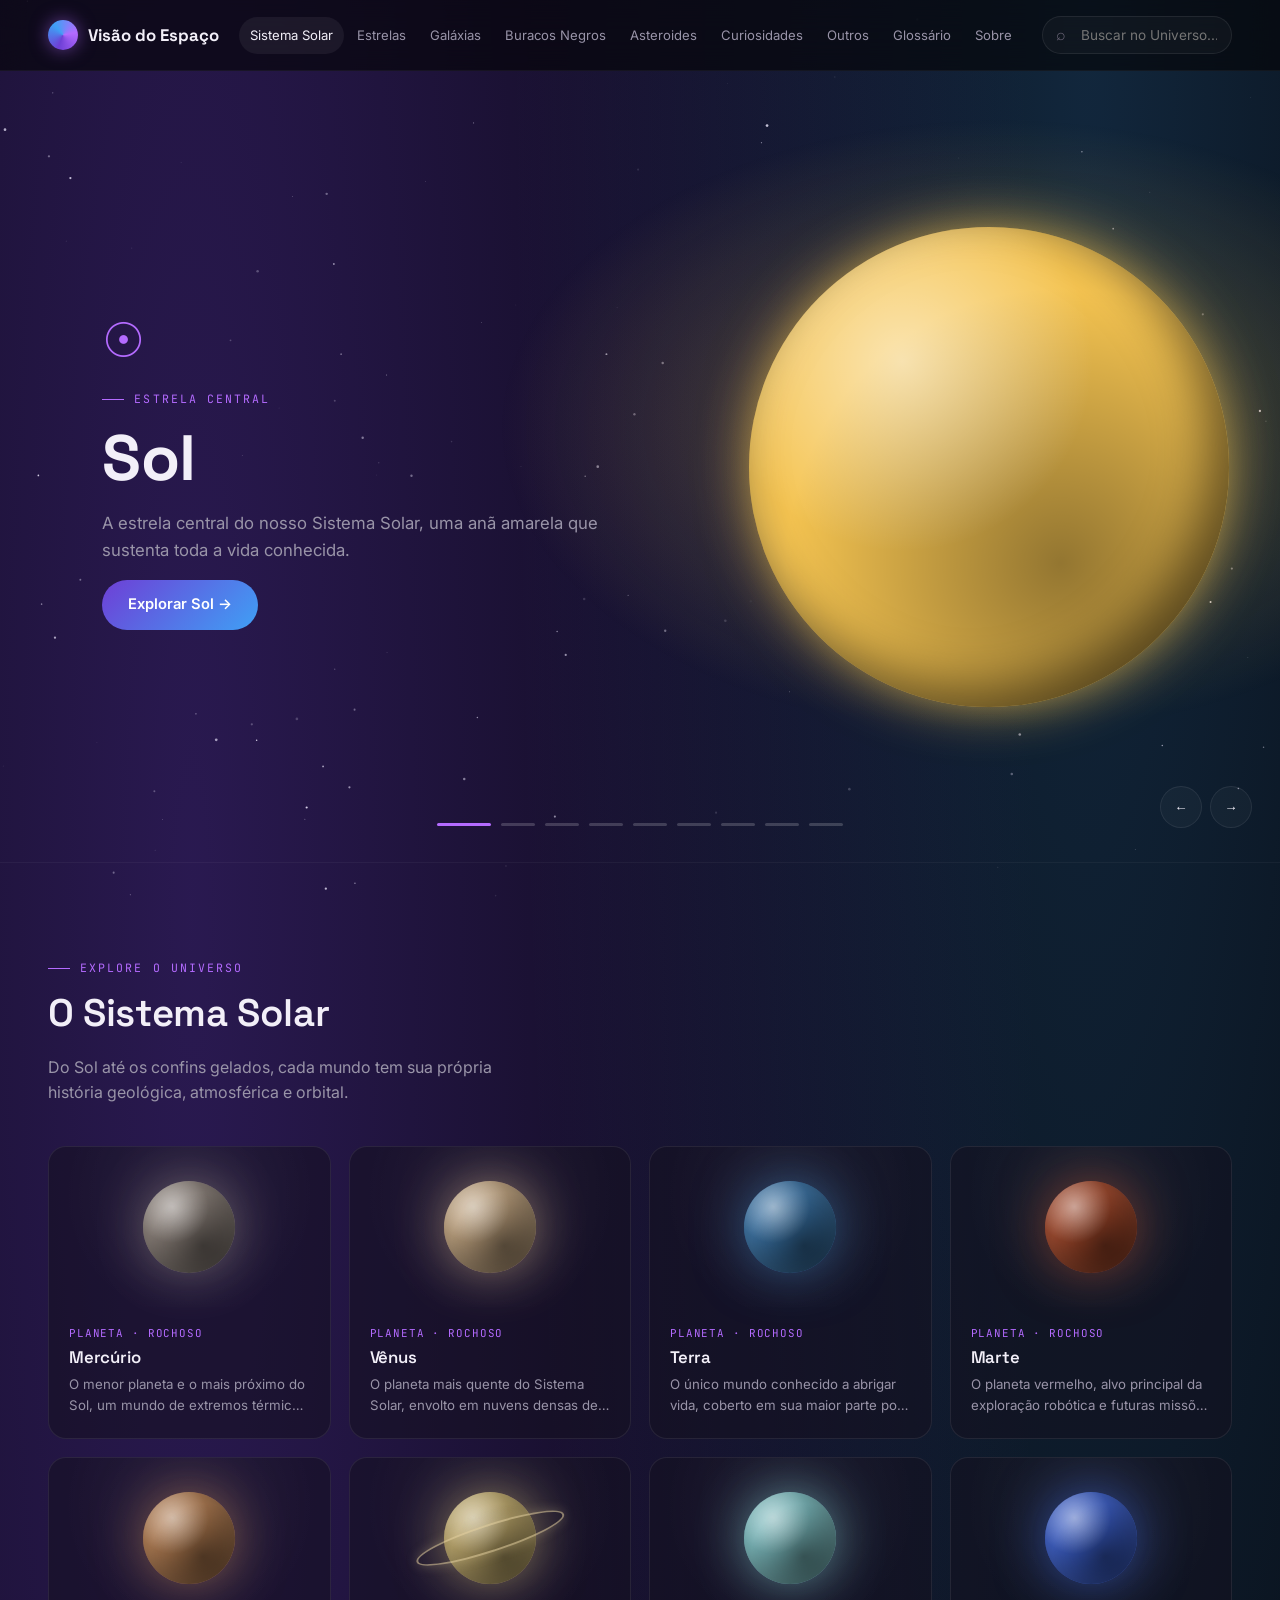
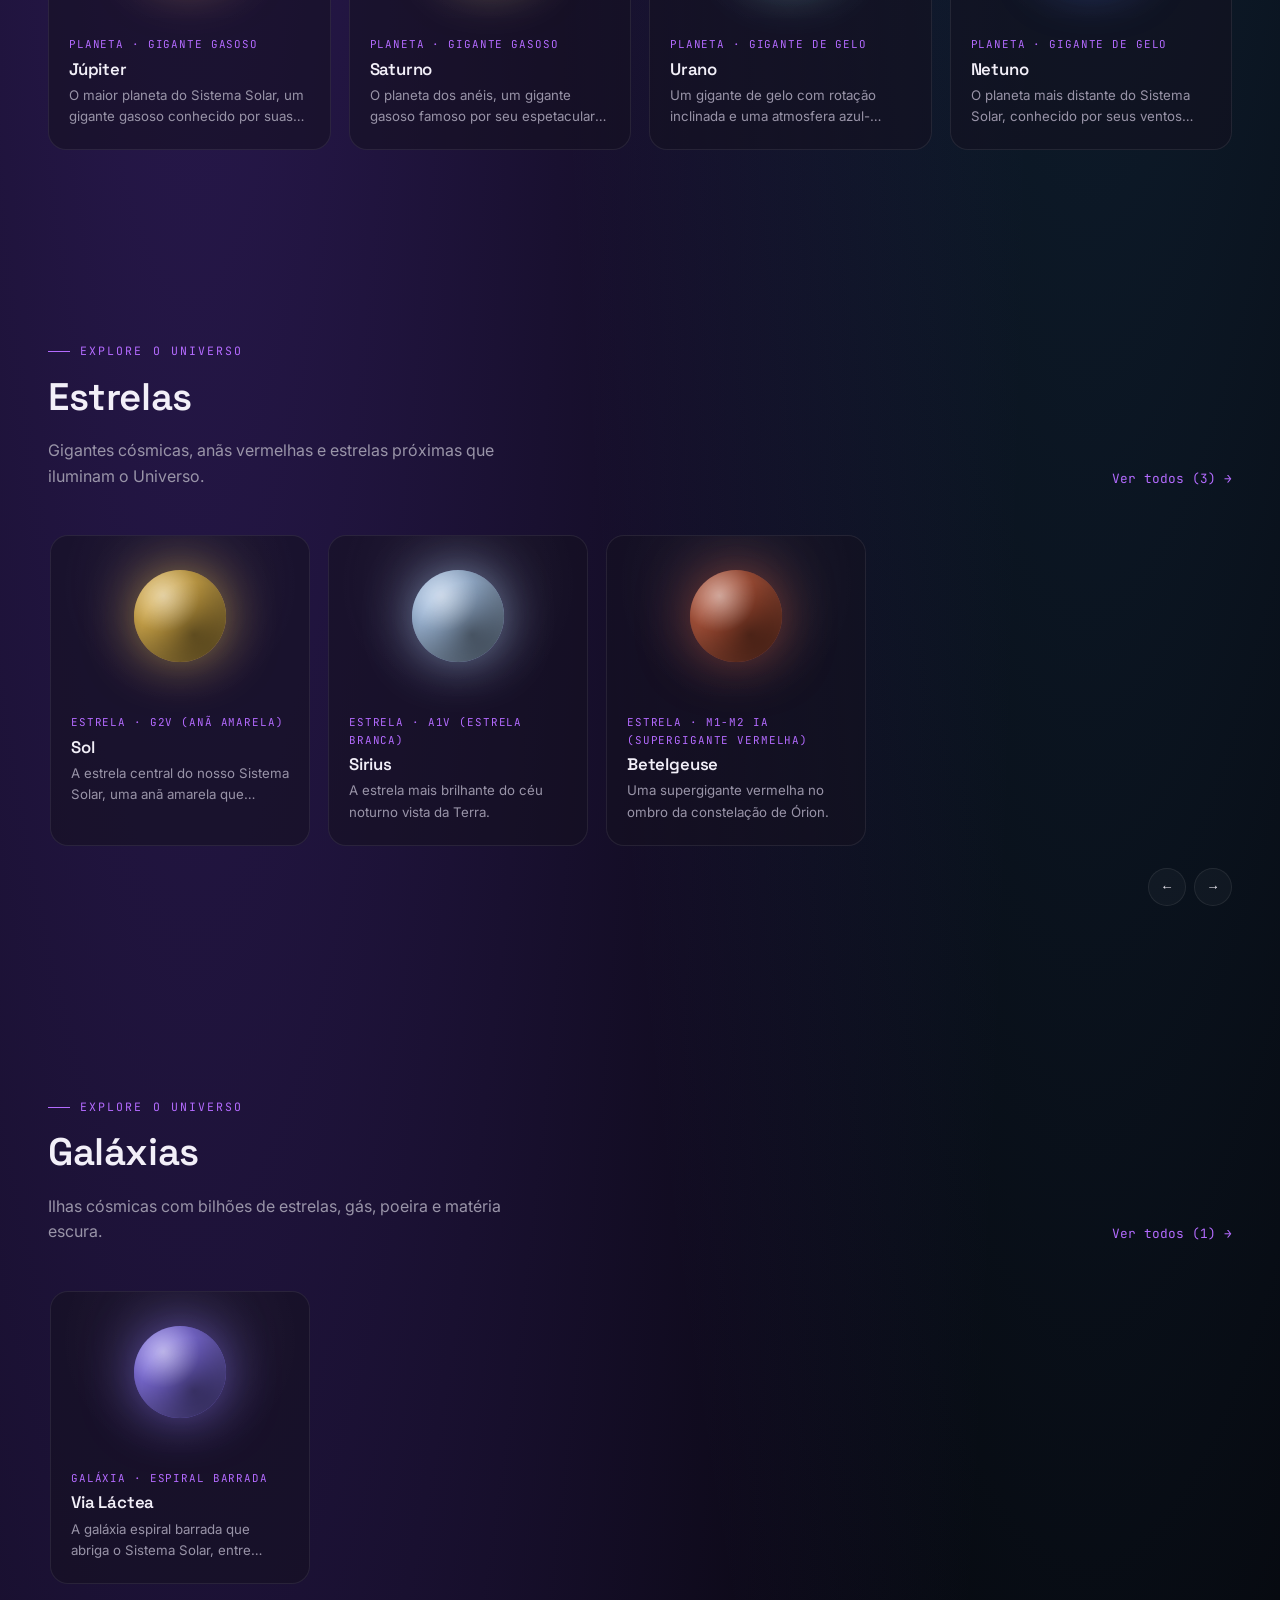
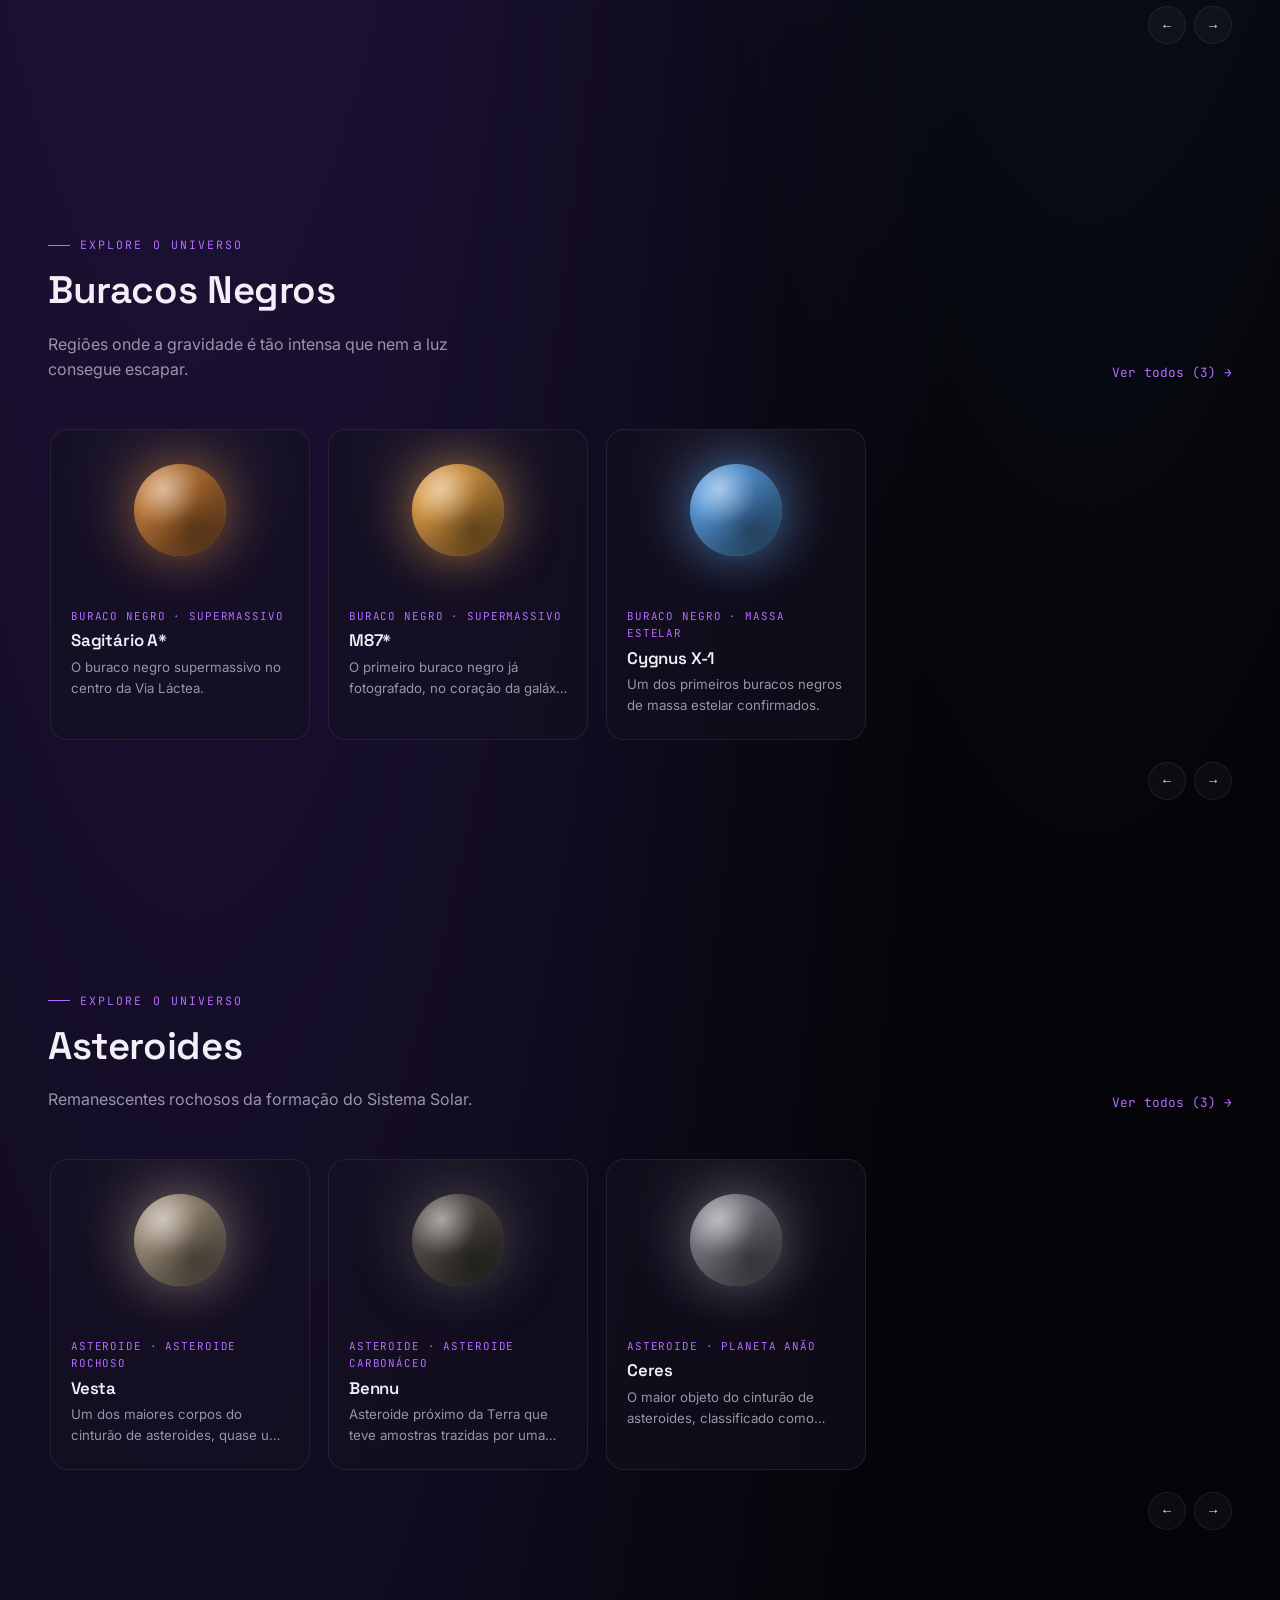
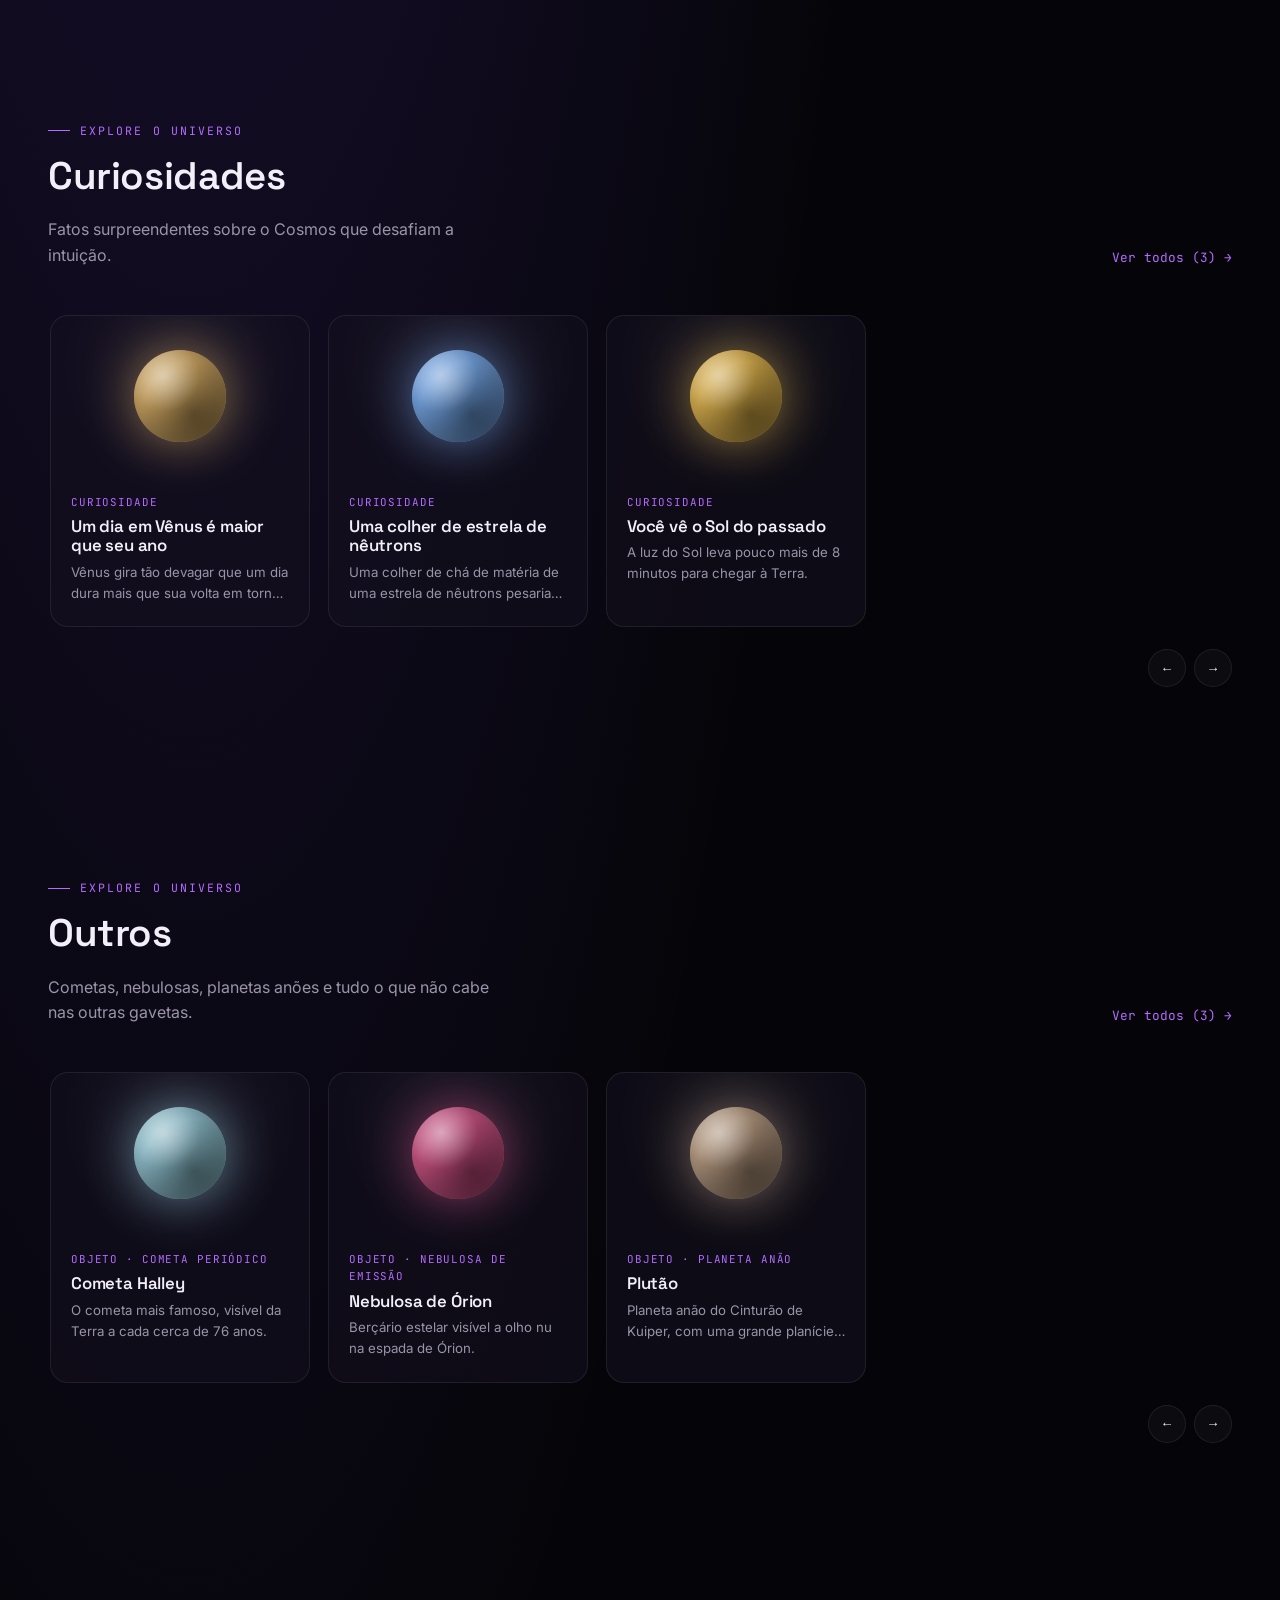
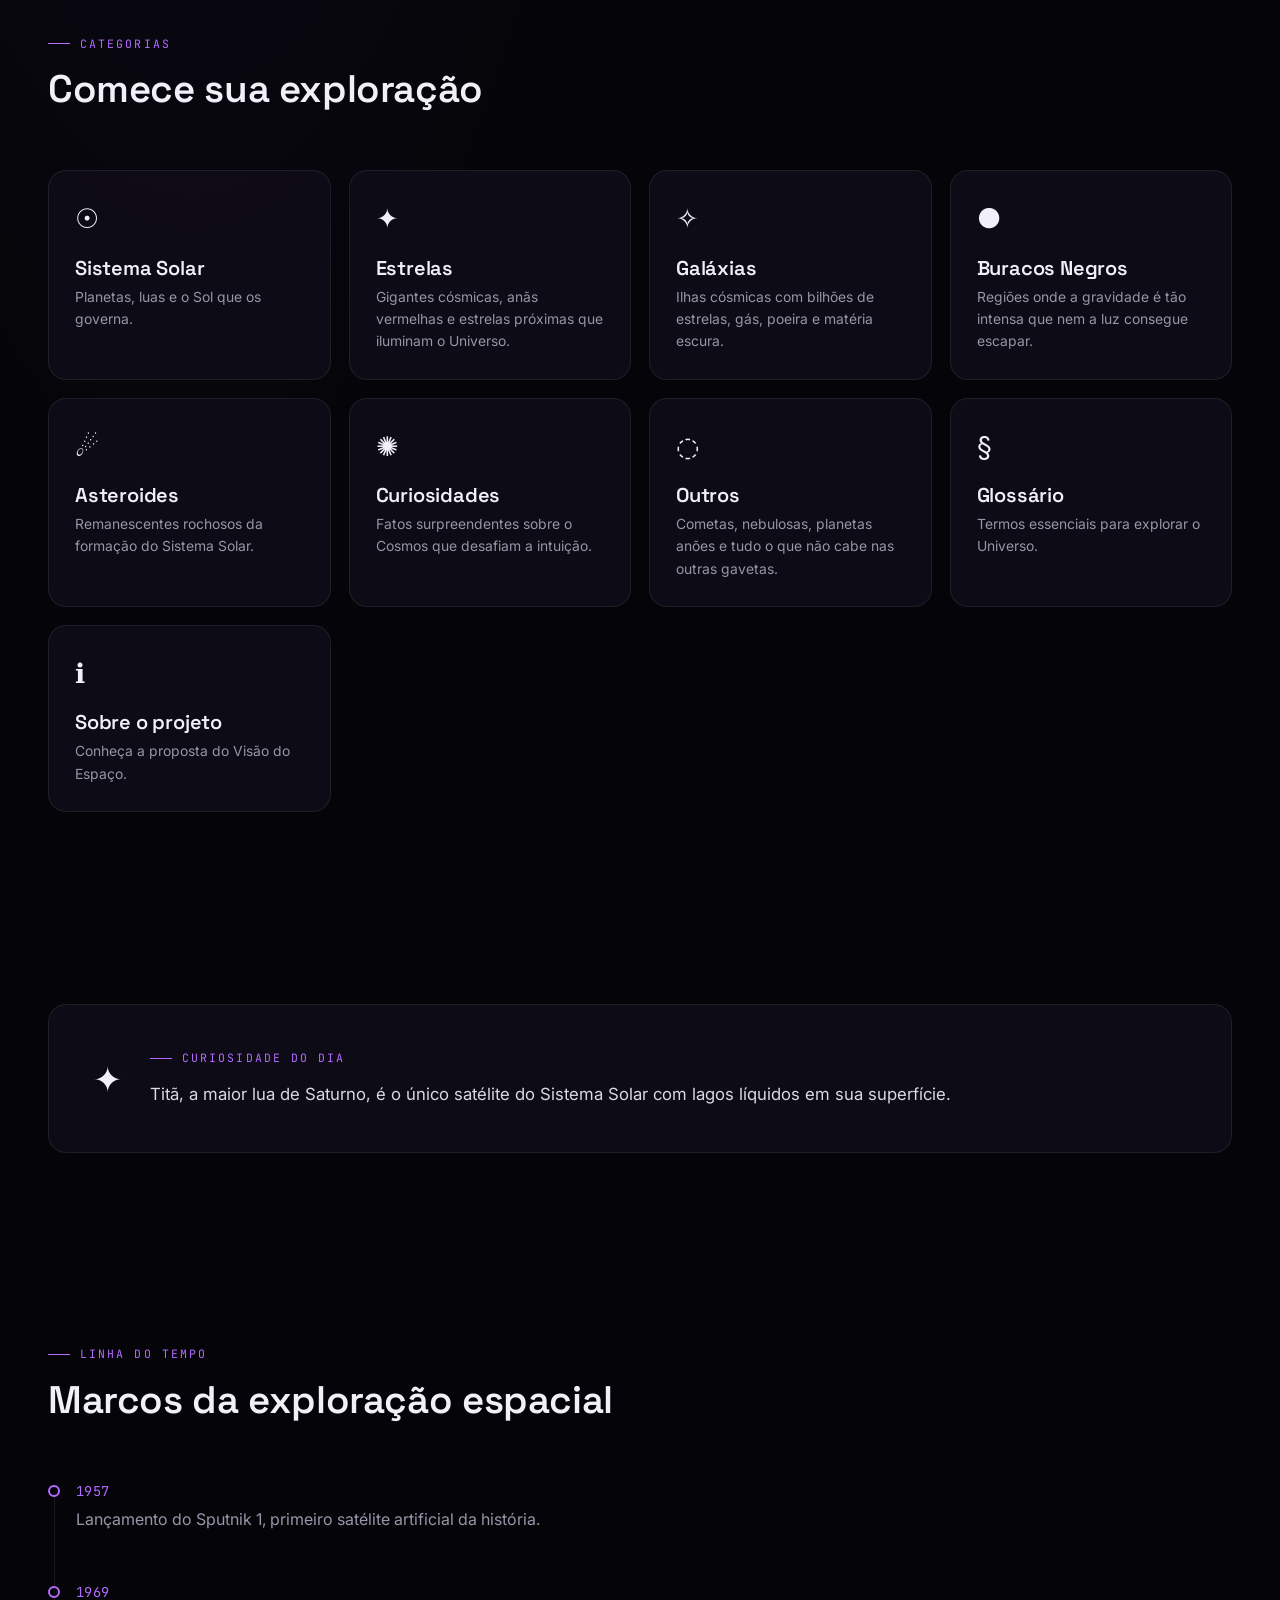
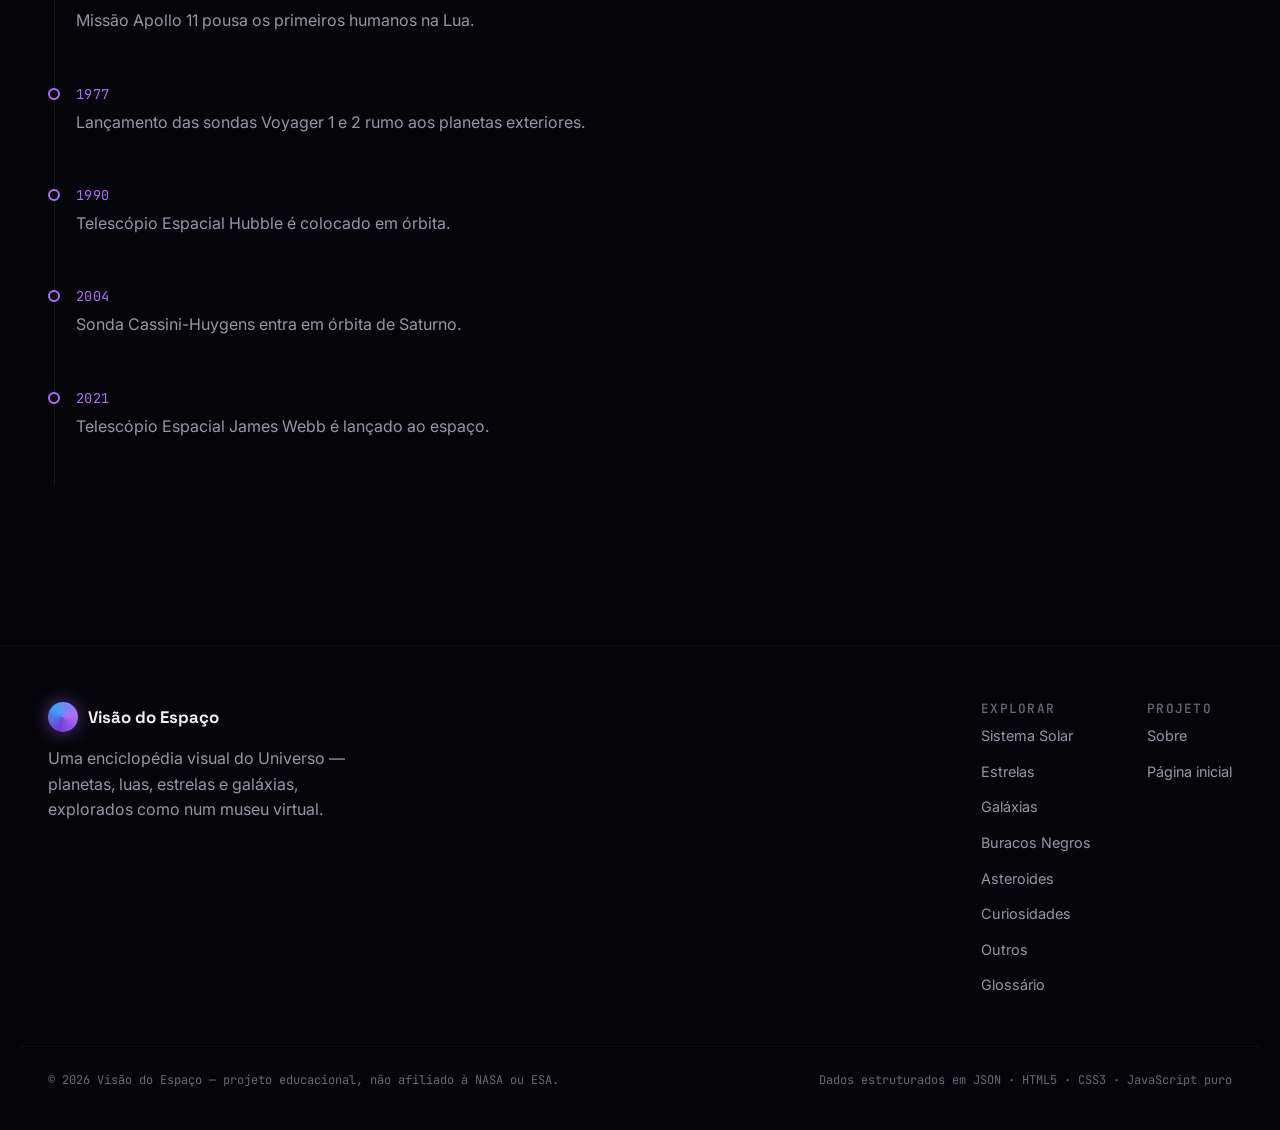
==== index.html @ 5c3e5d41 "Upload da nova versão do site (nova pasta)" ====
<!DOCTYPE html>
<html lang="pt-BR">

<head>
  <meta charset="UTF-8" />
  <meta name="viewport" content="width=device-width, initial-scale=1.0" />
  <title>Visão do Espaço — Enciclopédia Visual do Universo</title>
  <meta name="description"
    content="Uma enciclopédia visual do Universo: explore planetas, luas, estrelas e galáxias." />
  <link rel="stylesheet" href="css/style.css?v=2" />
  <link rel="stylesheet" href="css/components.css?v=2" />
  <link rel="stylesheet" href="css/animations.css?v=2" />
</head>

<body data-page="home">
  <canvas id="starfield"></canvas>
  <header class="site-header" id="site-header"></header>

  <main>
    <section class="hero-slider" style="padding:0">
      <div class="hero-track"></div>
      <div class="hero-nav"></div>
      <div class="hero-arrows">
        <button data-hero-prev aria-label="Anterior">←</button>
        <button data-hero-next aria-label="Próximo">→</button>
      </div>
    </section>

    <section id="sistema-solar">
      <div class="wrap">
        <div class="section-head reveal">
          <div>
            <div class="eyebrow">Explore o Universo</div>
            <h2>O Sistema Solar</h2>
            <p>Do Sol até os confins gelados, cada mundo tem sua própria história geológica, atmosférica e orbital.</p>
          </div>
        </div>
        <div class="card-grid reveal-stagger" data-sistema-solar></div>
      </div>
    </section>
    <div data-category-sections></div>

    <section>
      <div class="wrap">
        <div class="section-head reveal">
          <div>
            <div class="eyebrow">Categorias</div>
            <h2>Comece sua exploração</h2>
          </div>
        </div>
        <div class="card-grid reveal-stagger" data-categorias></div>
      </div>
    </section>

    <section>
      <div class="wrap">
        <div class="banner reveal">
          <div class="icon">✦</div>
          <div>
            <div class="eyebrow">Curiosidade do dia</div>
            <p style="color:var(--ink);opacity:.9;font-size:1.05rem;margin:0" data-curiosidade>Carregando curiosidade...
            </p>
          </div>
        </div>
      </div>
    </section>

    <section>
      <div class="wrap">
        <div class="section-head reveal">
          <div>
            <div class="eyebrow">Linha do tempo</div>
            <h2>Marcos da exploração espacial</h2>
          </div>
        </div>
        <div class="timeline reveal" data-timeline></div>
      </div>
    </section>
  </main>

  <footer id="site-footer"></footer>

  <script src="js/loader.js?v=2"></script>
  <script src="js/router.js?v=2"></script>
  <script src="js/slider.js?v=2"></script>
  <script src="js/search.js?v=2"></script>
  <script src="js/ui.js?v=2"></script>
  <script src="js/main.js?v=2"></script>
</body>

</html>
---- css/style.css ----
/* =========================================================
   VISÃO DO ESPAÇO — style.css
   Tokens, reset, tipografia, layout base
   ========================================================= */

@import url('https://fonts.googleapis.com/css2?family=Space+Grotesk:wght@400;500;600;700&family=Inter:wght@400;500;600&family=JetBrains+Mono:wght@400;500&display=swap');

:root{
  /* cor */
  --void:        #050509;
  --void-2:      #08080f;
  --panel:       #0e0e18;
  --panel-glass: rgba(20, 18, 32, 0.55);
  --line:        rgba(255,255,255,0.08);
  --line-soft:   rgba(255,255,255,0.045);

  --purple:      #6e3fd6;
  --purple-neon: #b46bff;
  --blue:        #3fa0f5;
  --ink:         #f2eff8;
  --dim:         #9994a8;
  --dim-2:       #6b6678;

  --grad-nebula: radial-gradient(120% 120% at 15% 10%, rgba(110,63,214,0.35), transparent 55%),
                 radial-gradient(90% 90% at 85% 0%, rgba(63,160,245,0.22), transparent 50%),
                 var(--void);

  /* tipografia */
  --f-display: 'Space Grotesk', 'Segoe UI', sans-serif;
  --f-body:    'Inter', 'Segoe UI', sans-serif;
  --f-mono:    'JetBrains Mono', 'Courier New', monospace;

  /* layout */
  --max-w: 1240px;
  --radius: 18px;
  --radius-sm: 10px;
  --ease: cubic-bezier(.16,.84,.44,1);
}

*, *::before, *::after{ box-sizing: border-box; }

html{ scroll-behavior: smooth; }

@media (prefers-reduced-motion: reduce){
  html{ scroll-behavior: auto; }
  *, *::before, *::after{ animation-duration: 0.001ms !important; animation-iteration-count: 1 !important; transition-duration: 0.001ms !important; }
}

body{
  margin:0;
  background: var(--grad-nebula);
  color: var(--ink);
  font-family: var(--f-body);
  font-size: 16px;
  line-height: 1.6;
  min-height: 100vh;
  position: relative;
  overflow-x: hidden;
}

/* starfield backdrop */
#starfield{
  position: fixed;
  inset: 0;
  z-index: -1;
  pointer-events: none;
}

h1,h2,h3,h4{
  font-family: var(--f-display);
  font-weight: 600;
  line-height: 1.15;
  margin: 0 0 .5em;
  letter-spacing: -0.01em;
}
h1{ font-size: clamp(2.4rem, 5vw, 4.2rem); font-weight: 700; }
h2{ font-size: clamp(1.6rem, 3vw, 2.4rem); }
h3{ font-size: 1.25rem; }

p{ margin: 0 0 1em; color: var(--dim); }

a{ color: inherit; text-decoration: none; }

.mono{ font-family: var(--f-mono); letter-spacing: 0.02em; }

.eyebrow{
  font-family: var(--f-mono);
  font-size: 0.72rem;
  letter-spacing: 0.18em;
  text-transform: uppercase;
  color: var(--purple-neon);
  display: flex;
  align-items: center;
  gap: 10px;
  margin-bottom: 14px;
}
.eyebrow::before{
  content:"";
  width: 22px; height: 1px;
  background: var(--purple-neon);
  display: inline-block;
}

.wrap{
  max-width: var(--max-w);
  margin: 0 auto;
  padding: 0 28px;
}

section{ padding: 96px 0; position: relative; }
@media (max-width: 720px){ section{ padding: 64px 0; } }

.section-head{
  display:flex;
  align-items: flex-end;
  justify-content: space-between;
  gap: 24px;
  margin-bottom: 40px;
  flex-wrap: wrap;
}
.section-head p{ max-width: 46ch; margin: 0; }

/* botões */
.btn{
  display: inline-flex;
  align-items: center;
  gap: 10px;
  padding: 13px 26px;
  border-radius: 999px;
  font-family: var(--f-body);
  font-weight: 600;
  font-size: 0.92rem;
  border: 1px solid var(--line);
  background: rgba(255,255,255,0.02);
  color: var(--ink);
  cursor: pointer;
  transition: border-color .3s var(--ease), background .3s var(--ease), transform .3s var(--ease);
}
.btn:hover{ border-color: var(--purple-neon); background: rgba(180,107,255,0.08); transform: translateY(-2px); }
.btn.primary{
  background: linear-gradient(135deg, var(--purple), var(--blue));
  border: none;
  color: #fff;
}
.btn.primary:hover{ filter: brightness(1.1); transform: translateY(-2px); }
.btn svg{ width: 16px; height: 16px; }

/* scrollbar discreta */
::-webkit-scrollbar{ width: 10px; height: 10px; }
::-webkit-scrollbar-track{ background: transparent; }
::-webkit-scrollbar-thumb{ background: rgba(255,255,255,0.12); border-radius: 10px; }

/* estados de carregamento / vazio */
.loading-row{
  display:flex; align-items:center; gap: 12px;
  color: var(--dim-2); font-family: var(--f-mono); font-size: 0.85rem;
  padding: 40px 0;
}
.spinner{
  width: 16px; height: 16px; border-radius: 50%;
  border: 2px solid var(--line); border-top-color: var(--purple-neon);
  animation: spin 0.8s linear infinite;
}
.empty-state{
  border: 1px dashed var(--line);
  border-radius: var(--radius);
  padding: 40px;
  text-align: center;
  color: var(--dim-2);
  font-family: var(--f-mono);
  font-size: 0.85rem;
}

footer{
  border-top: 1px solid var(--line-soft);
  padding: 56px 0 40px;
  margin-top: 60px;
}
.footer-grid{
  display:flex; justify-content: space-between; flex-wrap: wrap; gap: 32px;
}
.footer-brand{ max-width: 320px; }
.footer-cols{ display:flex; gap: 56px; flex-wrap: wrap; }
.footer-cols h4{ font-size: 0.8rem; text-transform: uppercase; letter-spacing: 0.1em; color: var(--dim-2); font-family: var(--f-mono); font-weight: 500; }
.footer-cols ul{ list-style: none; padding: 0; margin: 0; display:flex; flex-direction: column; gap: 10px; }
.footer-cols a{ color: var(--dim); font-size: 0.9rem; transition: color .2s; }
.footer-cols a:hover{ color: var(--purple-neon); }
.footer-bottom{
  margin-top: 48px; padding-top: 24px; border-top: 1px solid var(--line-soft);
  display:flex; justify-content: space-between; flex-wrap: wrap; gap: 12px;
  font-family: var(--f-mono); font-size: 0.75rem; color: var(--dim-2);
}
---- css/components.css ----
/* =========================================================
   VISÃO DO ESPAÇO — components.css
   ========================================================= */

/* ---------- header ---------- */
header.site-header{
  position: sticky; top: 0; z-index: 100;
  backdrop-filter: blur(16px);
  background: rgba(5,5,9,0.65);
  border-bottom: 1px solid var(--line-soft);
}
.header-inner{
  display:flex; align-items:center; justify-content: space-between;
  padding: 16px 28px;
  max-width: var(--max-w); margin: 0 auto;
  gap: 20px;
}
.brand{
  display:flex; align-items:center; gap: 10px;
  font-family: var(--f-display); font-weight: 700; font-size: 1.05rem;
}
.brand .mark{
  width: 30px; height: 30px; border-radius: 50%;
  background: conic-gradient(from 200deg, var(--purple), var(--blue), var(--purple-neon), var(--purple));
  box-shadow: 0 0 18px rgba(180,107,255,0.5);
}
nav.main-nav{ display:flex; align-items:center; gap: 2px; flex-wrap: wrap; }
nav.main-nav a{
  font-size: 0.85rem; padding: 9px 14px; border-radius: 999px;
  color: var(--dim); transition: color .25s, background .25s;
  white-space: nowrap;
}
nav.main-nav a:hover, nav.main-nav a.active{ color: var(--ink); background: rgba(255,255,255,0.06); }
.nav-toggle{ display:none; background:none; border:1px solid var(--line); color: var(--ink); border-radius: 10px; padding: 8px 12px; cursor:pointer; }

.header-tools{ display:flex; align-items:center; gap: 10px; }

/* busca */
.search-box{ position: relative; }
.search-box input{
  width: 220px; padding: 10px 14px 10px 38px;
  border-radius: 999px; border: 1px solid var(--line);
  background: rgba(255,255,255,0.03); color: var(--ink);
  font-family: var(--f-body); font-size: 0.85rem;
  transition: width .3s var(--ease), border-color .3s;
}
.search-box input:focus{ outline: none; border-color: var(--purple-neon); width: 260px; }
.search-box::before{
  content:"⌕"; position:absolute; left: 14px; top: 50%; transform: translateY(-50%);
  color: var(--dim-2); font-size: 1rem; pointer-events: none;
}
.search-results{
  position:absolute; top: calc(100% + 10px); right: 0; width: 320px;
  background: var(--panel); border: 1px solid var(--line); border-radius: var(--radius-sm);
  box-shadow: 0 20px 50px rgba(0,0,0,0.5);
  max-height: 360px; overflow-y: auto;
  opacity: 0; visibility: hidden; transform: translateY(-6px);
  transition: opacity .25s var(--ease), transform .25s var(--ease), visibility .25s;
  z-index: 200;
}
.search-results.open{ opacity:1; visibility: visible; transform: translateY(0); }
.search-results a{
  display:flex; align-items:center; gap: 10px;
  padding: 12px 16px; border-bottom: 1px solid var(--line-soft);
  font-size: 0.87rem; transition: background .2s;
}
.search-results a:last-child{ border-bottom: none; }
.search-results a:hover{ background: rgba(255,255,255,0.04); }
.search-results .tag{
  font-family: var(--f-mono); font-size: 0.62rem; text-transform: uppercase;
  color: var(--purple-neon); border: 1px solid rgba(180,107,255,0.35);
  border-radius: 999px; padding: 2px 8px; letter-spacing: 0.06em;
}
.search-results .none{ padding: 18px 16px; color: var(--dim-2); font-family: var(--f-mono); font-size: 0.8rem; }

/* ---------- hero slider ---------- */
.hero-slider{
  position: relative;
  height: 88vh; min-height: 560px;
  overflow: hidden;
  border-bottom: 1px solid var(--line-soft);
}
.hero-track{
  display:flex; height: 100%;
  transition: transform .9s var(--ease);
}
.hero-slide{
  min-width: 100%; height: 100%; position: relative;
  display:flex; align-items:center;
  padding: 0 8vw;
}
.hero-slide .glow{
  position:absolute; inset:0;
  background: radial-gradient(60% 60% at 78% 45%, var(--slide-color, rgba(180,107,255,0.28)), transparent 65%);
  z-index: 0;
}
.hero-slide-content{ position: relative; z-index: 2; max-width: 560px; }
.hero-slide .orb{
  position: absolute; right: 4vw; top: 0; bottom: 0; margin: auto 0;
  width: min(46vw, 480px); height: min(46vw, 480px);
  z-index: 1;
}
@media (max-width: 720px){
  .hero-slide .orb{ width: 62vw; height: 62vw; right: 50%; margin-right: -31vw; opacity: 0.5; }
}
.hero-slide .symbol{
  font-size: 3rem; color: var(--purple-neon); display:block; margin-bottom: 10px;
  font-family: var(--f-display);
}
.hero-slide h1{ margin-bottom: 14px; }
.hero-slide p.lead{ font-size: 1.05rem; max-width: 46ch; }

.hero-nav{
  position:absolute; bottom: 36px; left: 0; right: 0;
  display:flex; justify-content:center; gap: 10px; z-index: 5;
}
.hero-dot{
  width: 34px; height: 3px; border-radius: 2px; background: rgba(255,255,255,0.18);
  border: none; cursor: pointer; transition: background .3s, width .3s;
}
.hero-dot.active{ background: var(--purple-neon); width: 54px; }

.hero-arrows{ position:absolute; bottom: 34px; right: 28px; display:flex; gap: 8px; z-index: 5; }
.hero-arrows button{
  width: 42px; height: 42px; border-radius: 50%;
  border: 1px solid var(--line); background: rgba(255,255,255,0.03); color: var(--ink);
  cursor: pointer; display:flex; align-items:center; justify-content:center;
  transition: background .25s, border-color .25s;
}
.hero-arrows button:hover{ border-color: var(--purple-neon); background: rgba(180,107,255,0.1); }

/* planet sphere rendered in CSS (used across hero, cards, detail pages) */
.orb{
  border-radius: 50%;
  background:
    radial-gradient(circle at 32% 28%, rgba(255,255,255,0.55), transparent 40%),
    radial-gradient(circle at 65% 70%, rgba(0,0,0,0.4), transparent 60%),
    var(--orb-color, #7b6fd6);
  box-shadow: inset -18px -18px 50px rgba(0,0,0,0.55), inset 10px 10px 30px rgba(255,255,255,0.08), 0 0 60px -10px var(--orb-color, #7b6fd6);
  position: relative;
}
.orb.has-ring::after{
  content:"";
  position:absolute; left: 50%; top: 50%;
  width: 168%; height: 30%;
  transform: translate(-50%,-50%) rotate(-18deg);
  border: 2px solid rgba(230,210,160,0.55);
  border-radius: 50%;
  box-shadow: 0 0 12px rgba(230,210,160,0.25);
  pointer-events: none;
}

/* ---------- category cards ---------- */
.card-grid{
  display:grid; grid-template-columns: repeat(auto-fill, minmax(230px, 1fr));
  gap: 18px;
}
.cat-card{
  border: 1px solid var(--line); border-radius: var(--radius);
  padding: 26px; background: var(--panel-glass);
  transition: transform .35s var(--ease), border-color .35s var(--ease), background .35s var(--ease);
  display:block; position: relative; overflow:hidden;
}
.cat-card::before{
  content:""; position:absolute; inset:0;
  background: radial-gradient(140px 140px at 20% 0%, rgba(180,107,255,0.16), transparent 70%);
  opacity: 0; transition: opacity .35s;
}
.cat-card:hover{ transform: translateY(-6px); border-color: rgba(180,107,255,0.4); }
.cat-card:hover::before{ opacity: 1; }
.cat-card .ic{ font-size: 1.7rem; margin-bottom: 16px; display:block; }
.cat-card h3{ margin-bottom: 6px; }
.cat-card p{ font-size: 0.87rem; margin: 0; }

/* ---------- object cards (planets/moons/etc in sliders & grids) ---------- */
.obj-card{
  border: 1px solid var(--line); border-radius: var(--radius);
  background: var(--panel-glass);
  overflow: hidden; display:block;
  transition: transform .35s var(--ease), border-color .35s var(--ease);
  min-width: 240px;
}
.obj-card:hover{ transform: translateY(-6px); border-color: rgba(180,107,255,0.4); }
.obj-card .thumb{
  height: 160px; display:flex; align-items:center; justify-content:center;
  background: radial-gradient(circle at 50% 30%, rgba(255,255,255,0.05), transparent 70%);
}
.obj-card .thumb .orb{ width: 92px; height: 92px; }
.obj-card .info{ padding: 18px 20px 22px; }
.obj-card .kicker{ font-family: var(--f-mono); font-size: 0.68rem; color: var(--purple-neon); text-transform: uppercase; letter-spacing: 0.08em; margin-bottom: 6px; }
.obj-card h3{ margin-bottom: 6px; font-size: 1.05rem; }
.obj-card p{ font-size: 0.83rem; margin: 0; display: -webkit-box; -webkit-line-clamp: 2; -webkit-box-orient: vertical; overflow: hidden; }

/* ---------- generic horizontal slider (moons, gallery, related) ---------- */
.hslider-wrap{ position: relative; }
.hslider{
  display:flex; gap: 18px; overflow-x: auto; scroll-snap-type: x mandatory;
  padding: 6px 2px 18px;
  scrollbar-width: thin;
}
.hslider > *{ scroll-snap-align: start; flex: 0 0 auto; }
.hslider-arrows{ display:flex; gap: 8px; margin-top: 4px; justify-content: flex-end; }
.hslider-arrows button{
  width: 38px; height: 38px; border-radius: 50%; border: 1px solid var(--line);
  background: rgba(255,255,255,0.03); color: var(--ink); cursor: pointer;
}
.hslider-arrows button:hover{ border-color: var(--purple-neon); }

/* ---------- data cards (quick facts) ---------- */
.fact-grid{
  display:grid; grid-template-columns: repeat(auto-fill, minmax(160px, 1fr));
  gap: 1px; background: var(--line);
  border: 1px solid var(--line); border-radius: var(--radius); overflow:hidden;
}
.fact{
  background: var(--panel);
  padding: 20px 22px;
}
.fact .label{ font-family: var(--f-mono); font-size: 0.68rem; text-transform: uppercase; letter-spacing: 0.08em; color: var(--dim-2); margin-bottom: 8px; }
.fact .value{ font-family: var(--f-mono); font-size: 1.05rem; color: var(--ink); }

/* ---------- detail hero ---------- */
.detail-hero{
  position: relative; min-height: 74vh;
  display:flex; align-items:center;
  padding: 60px 0 40px;
  overflow:hidden;
  border-bottom: 1px solid var(--line-soft);
}
.detail-hero .glow{
  position:absolute; inset:0; z-index:0;
  background: radial-gradient(55% 55% at 80% 30%, var(--slide-color, rgba(110,63,214,0.35)), transparent 65%);
}
.detail-hero-grid{
  position:relative; z-index:2; display:grid; grid-template-columns: 1.1fr 0.9fr; gap: 40px; align-items:center;
}
.detail-hero .orb{ width: min(70vw, 420px); height: min(70vw, 420px); justify-self:center; }
.crumbs{ font-family: var(--f-mono); font-size: 0.78rem; color: var(--dim-2); margin-bottom: 20px; }
.crumbs a{ color: var(--dim-2); transition: color .2s; }
.crumbs a:hover{ color: var(--purple-neon); }

/* ---------- text sections ---------- */
.rich-sections{ display:flex; flex-direction: column; gap: 0; }
.rich-section{
  padding: 40px 0; border-top: 1px solid var(--line-soft);
  display:grid; grid-template-columns: 220px 1fr; gap: 40px;
}
.rich-section h3{ position: sticky; top: 100px; align-self: start; }
.rich-section .body{ max-width: 66ch; }
.rich-section .body p{ color: var(--ink); opacity: 0.85; }

/* ---------- gallery ---------- */
.gallery-strip .orb{ width: 220px; height: 220px; }

/* ---------- timeline ---------- */
.timeline{ position: relative; padding-left: 28px; }
.timeline::before{ content:""; position:absolute; left: 6px; top: 4px; bottom: 4px; width: 1px; background: var(--line); }
.timeline-item{ position: relative; padding-bottom: 34px; }
.timeline-item::before{
  content:""; position:absolute; left: -28px; top: 4px; width: 12px; height: 12px; border-radius: 50%;
  background: var(--void); border: 2px solid var(--purple-neon);
}
.timeline-item .year{ font-family: var(--f-mono); color: var(--purple-neon); font-size: 0.85rem; margin-bottom: 4px; }

/* ---------- curiosity + highlight banner ---------- */
.banner{
  border: 1px solid var(--line); border-radius: var(--radius);
  padding: 44px; background: var(--panel-glass);
  display:grid; grid-template-columns: auto 1fr; gap: 28px; align-items:center;
}
.banner .icon{ font-size: 2.2rem; }

/* ---------- glossary ---------- */
.glossary-list{ display:flex; flex-direction:column; }
.glossary-list dt{
  font-family: var(--f-display); font-size: 1.1rem; padding: 20px 0 6px; border-top: 1px solid var(--line-soft);
}
.glossary-list dt:first-child{ border-top: none; }
.glossary-list dd{ margin: 0 0 4px; color: var(--dim); font-size: 0.92rem; }

/* ---------- responsive ---------- */
@media (max-width: 900px){
  .detail-hero-grid{ grid-template-columns: 1fr; text-align:center; }
  .detail-hero .orb{ order:-1; margin-bottom: 20px; }
  .rich-section{ grid-template-columns: 1fr; gap: 10px; }
  .rich-section h3{ position: static; }
  nav.main-nav{ display:none; }
  .nav-toggle{ display:inline-flex; }
  .search-box input{ width: 150px; }
  .search-box input:focus{ width: 170px; }
  .banner{ grid-template-columns: 1fr; text-align:center; }
}
@media (max-width: 900px){
  nav.main-nav.open{
    display:flex; flex-direction:column; position:absolute; top: 100%; left:0; right:0;
    background: var(--void-2); border-bottom: 1px solid var(--line); padding: 10px 20px 20px;
  }
}

/* ---------- menu com muitas categorias ---------- */
nav.main-nav a{ padding: 8px 11px; font-size: 0.82rem; }
.header-inner{ gap: 14px; }
.search-box input{ width: 190px; }

/* ---------- página de categoria ---------- */
.cat-hero{ padding: 72px 0 24px; position: relative; overflow: hidden; }
.cat-hero .glow{ position:absolute; inset:0; background: radial-gradient(50% 80% at 85% 0%, var(--slide-color, rgba(110,63,214,0.3)), transparent 70%); }
.cat-hero .wrap{ position: relative; z-index: 1; }
.cat-hero .big-icon{ font-size: 2.6rem; color: var(--purple-neon); display:block; margin-bottom: 8px; }
.cat-hero .count{ font-family: var(--f-mono); font-size: .8rem; color: var(--dim-2); }
.cat-section-link{ font-family: var(--f-mono); font-size: .8rem; color: var(--purple-neon); white-space: nowrap; }
.cat-section-link:hover{ text-decoration: underline; }
.hslider .obj-card{ width: 260px; }
.card-grid .obj-card{ min-width: 0; }
---- css/animations.css ----
/* =========================================================
   VISÃO DO ESPAÇO — animations.css
   ========================================================= */

@keyframes spin{ to{ transform: rotate(360deg); } }

@keyframes drift{
  0%{ transform: translate(0,0); }
  50%{ transform: translate(-6px, 8px); }
  100%{ transform: translate(0,0); }
}

@keyframes pulseGlow{
  0%, 100%{ box-shadow: 0 0 60px -10px var(--orb-color, #7b6fd6); }
  50%{ box-shadow: 0 0 90px -6px var(--orb-color, #7b6fd6); }
}

.orb{ animation: drift 9s ease-in-out infinite, pulseGlow 6s ease-in-out infinite; }

@keyframes fadeUp{
  from{ opacity: 0; transform: translateY(18px); }
  to{ opacity: 1; transform: translateY(0); }
}

/* scroll reveal: elements get .reveal in HTML, .in-view added by ui.js via IntersectionObserver */
.reveal{
  opacity: 0;
  transform: translateY(24px);
  transition: opacity .7s var(--ease), transform .7s var(--ease);
}
.reveal.in-view{ opacity: 1; transform: translateY(0); }

/* staggered children */
.reveal-stagger > *{
  opacity: 0; transform: translateY(20px);
  transition: opacity .6s var(--ease), transform .6s var(--ease);
}
.reveal-stagger.in-view > *{ opacity: 1; transform: translateY(0); }
.reveal-stagger.in-view > *:nth-child(1){ transition-delay: .05s; }
.reveal-stagger.in-view > *:nth-child(2){ transition-delay: .12s; }
.reveal-stagger.in-view > *:nth-child(3){ transition-delay: .19s; }
.reveal-stagger.in-view > *:nth-child(4){ transition-delay: .26s; }
.reveal-stagger.in-view > *:nth-child(5){ transition-delay: .33s; }
.reveal-stagger.in-view > *:nth-child(6){ transition-delay: .4s; }

/* page load fade */
body{ animation: bodyFade .6s var(--ease); }
@keyframes bodyFade{ from{ opacity: 0; } to{ opacity: 1; } }

@media (prefers-reduced-motion: reduce){
  .orb{ animation: none; }
  .reveal, .reveal-stagger > *{ opacity: 1; transform: none; transition: none; }
}
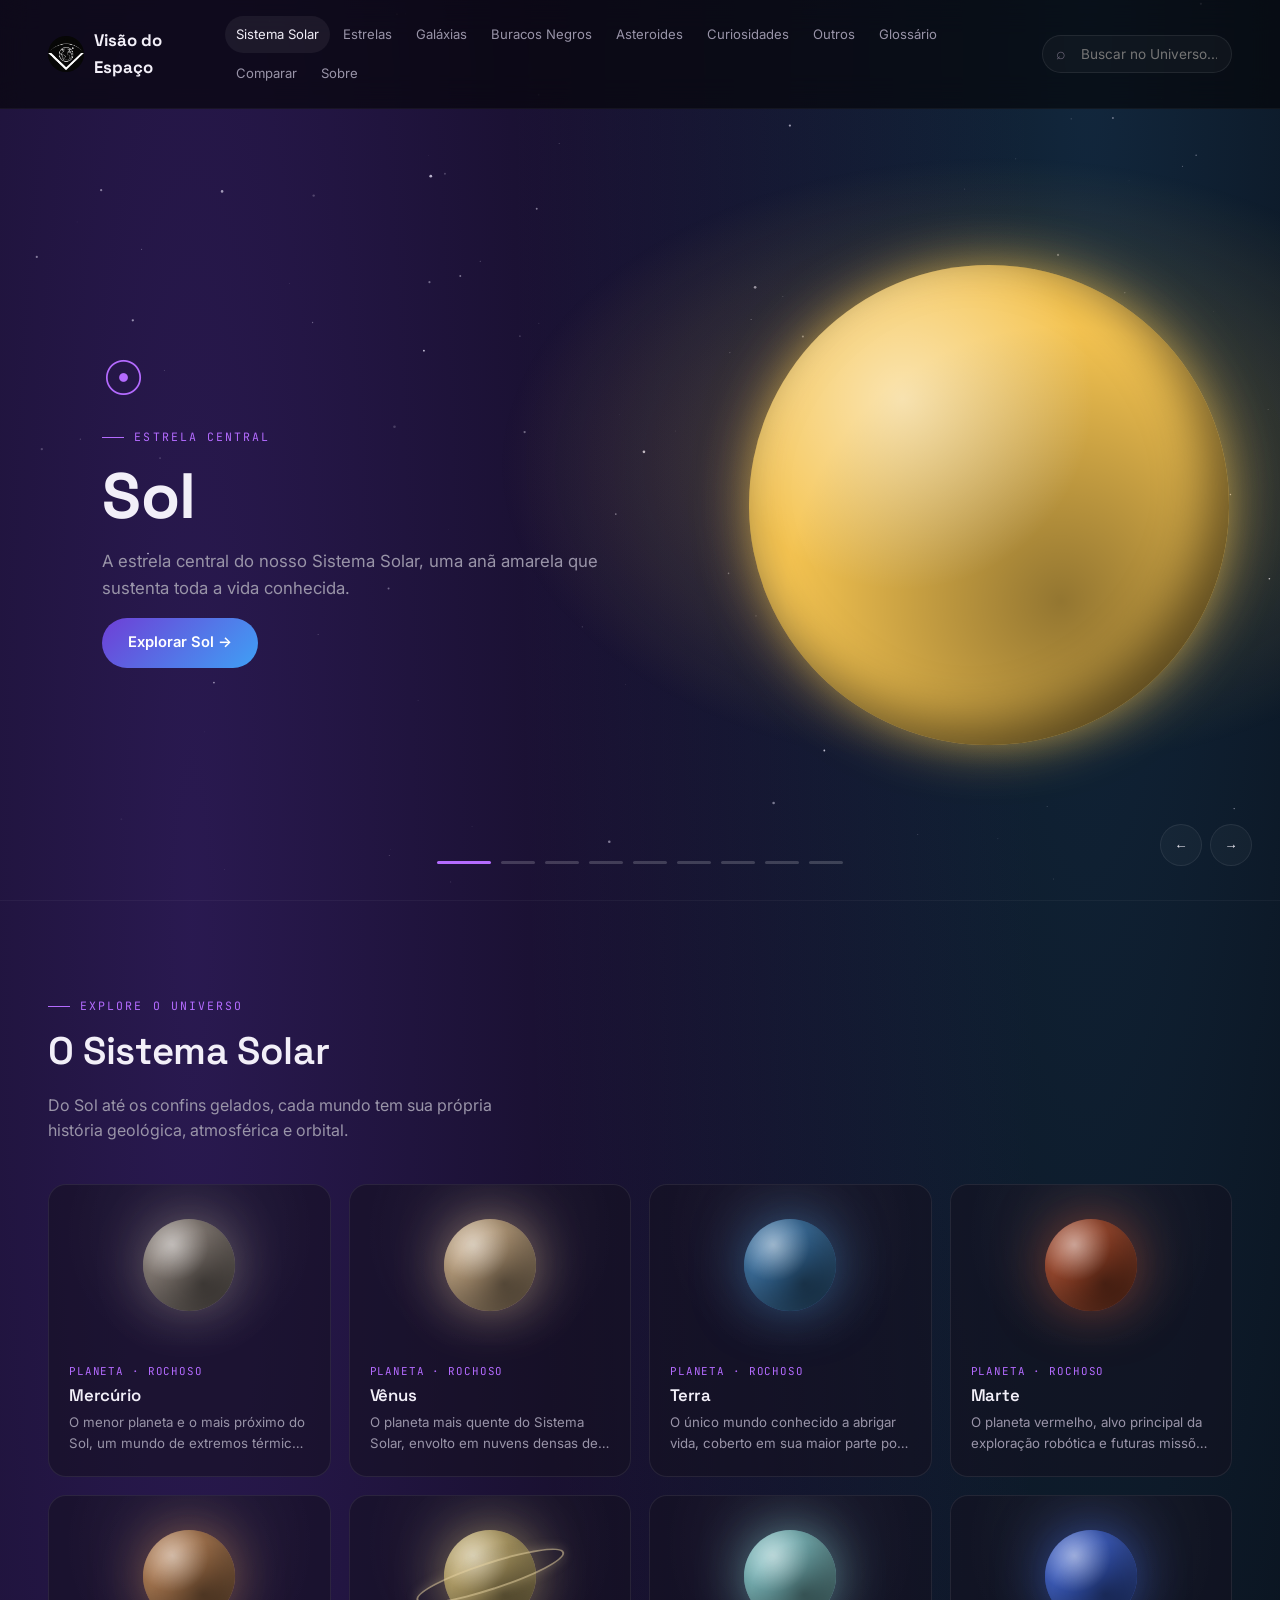
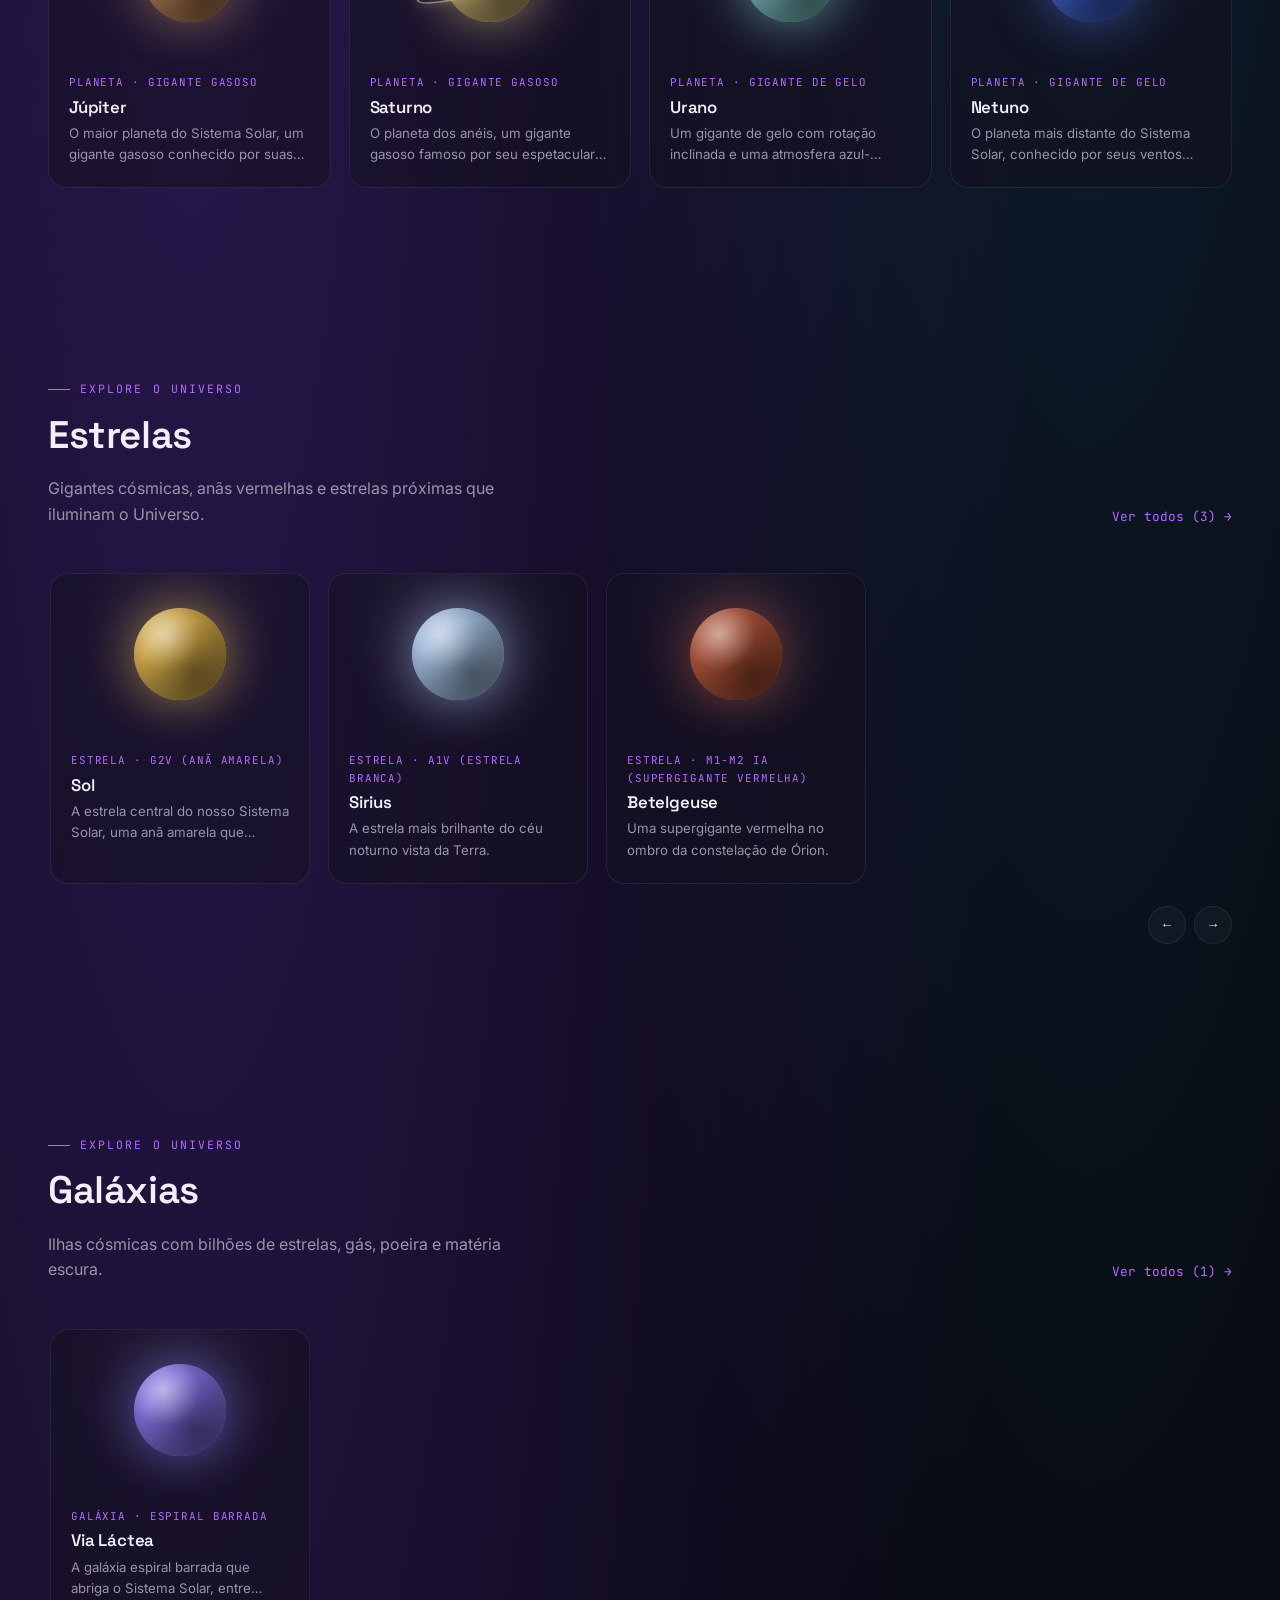
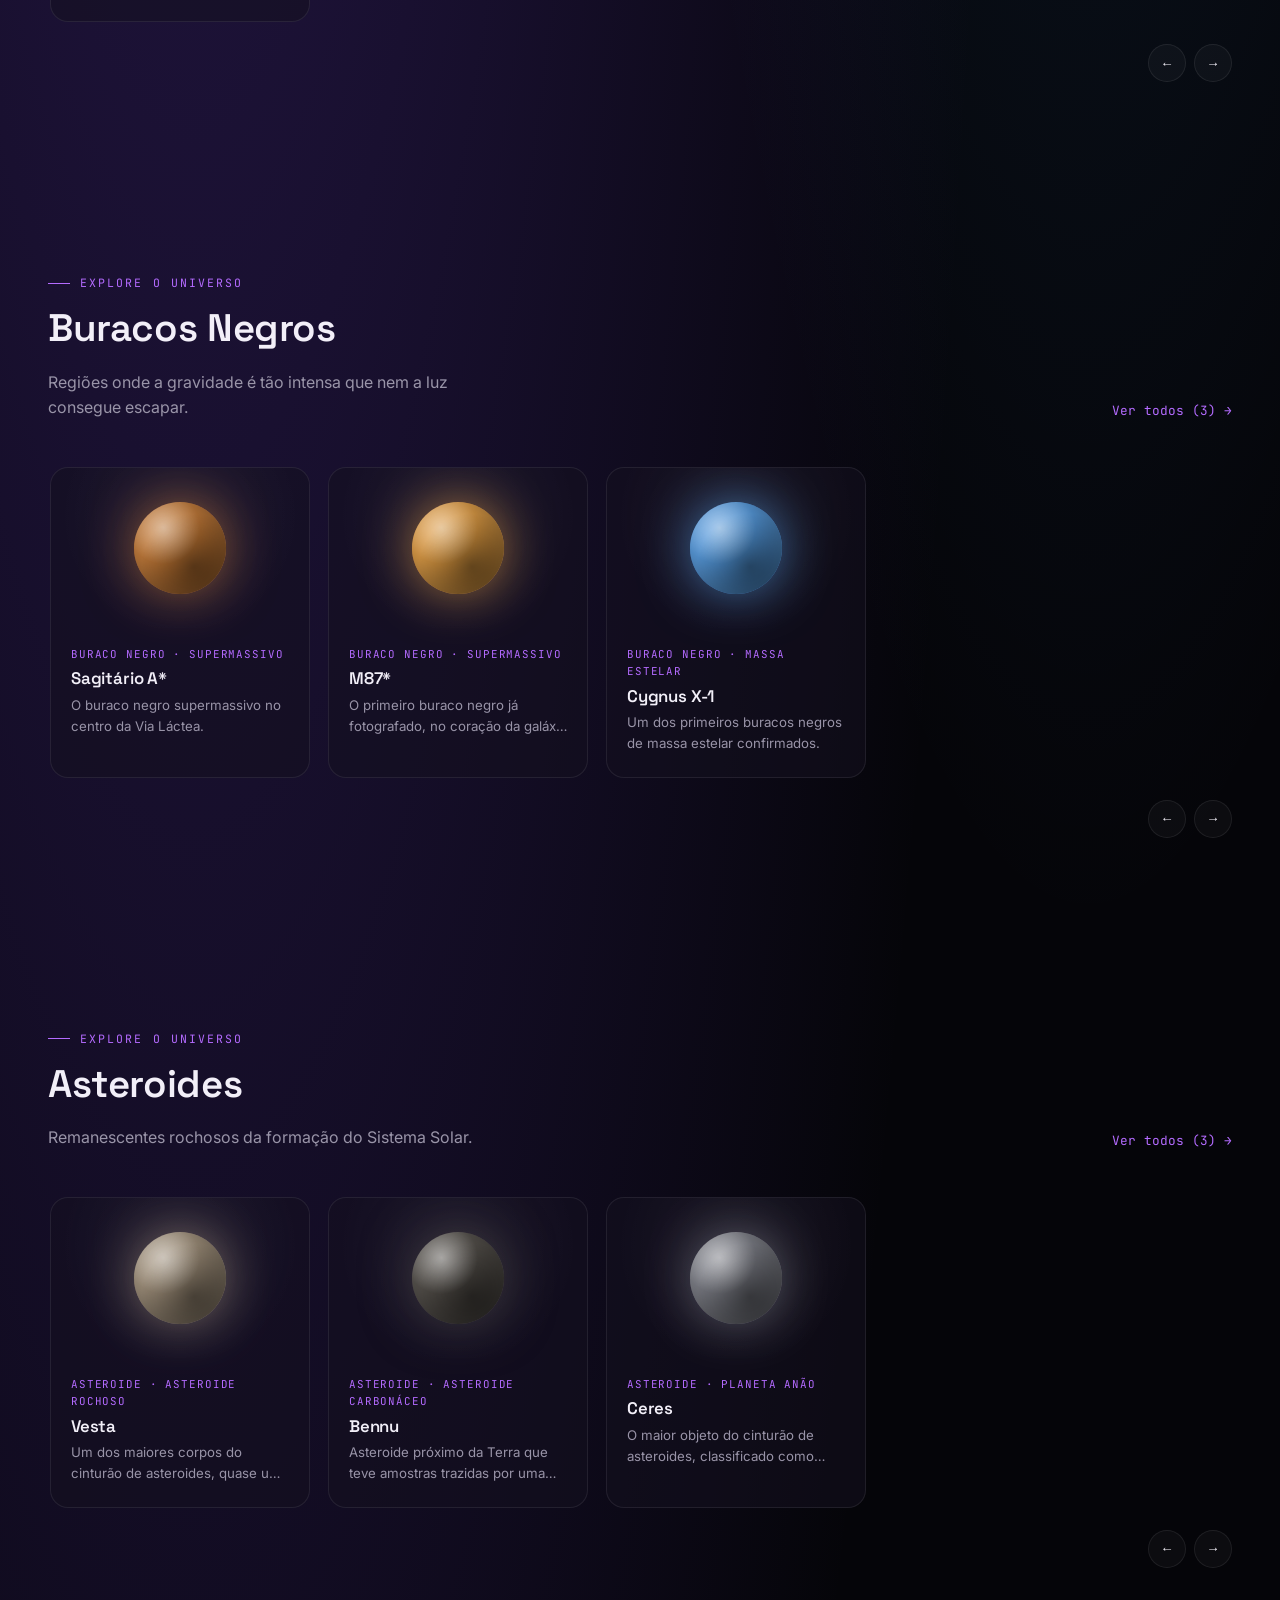
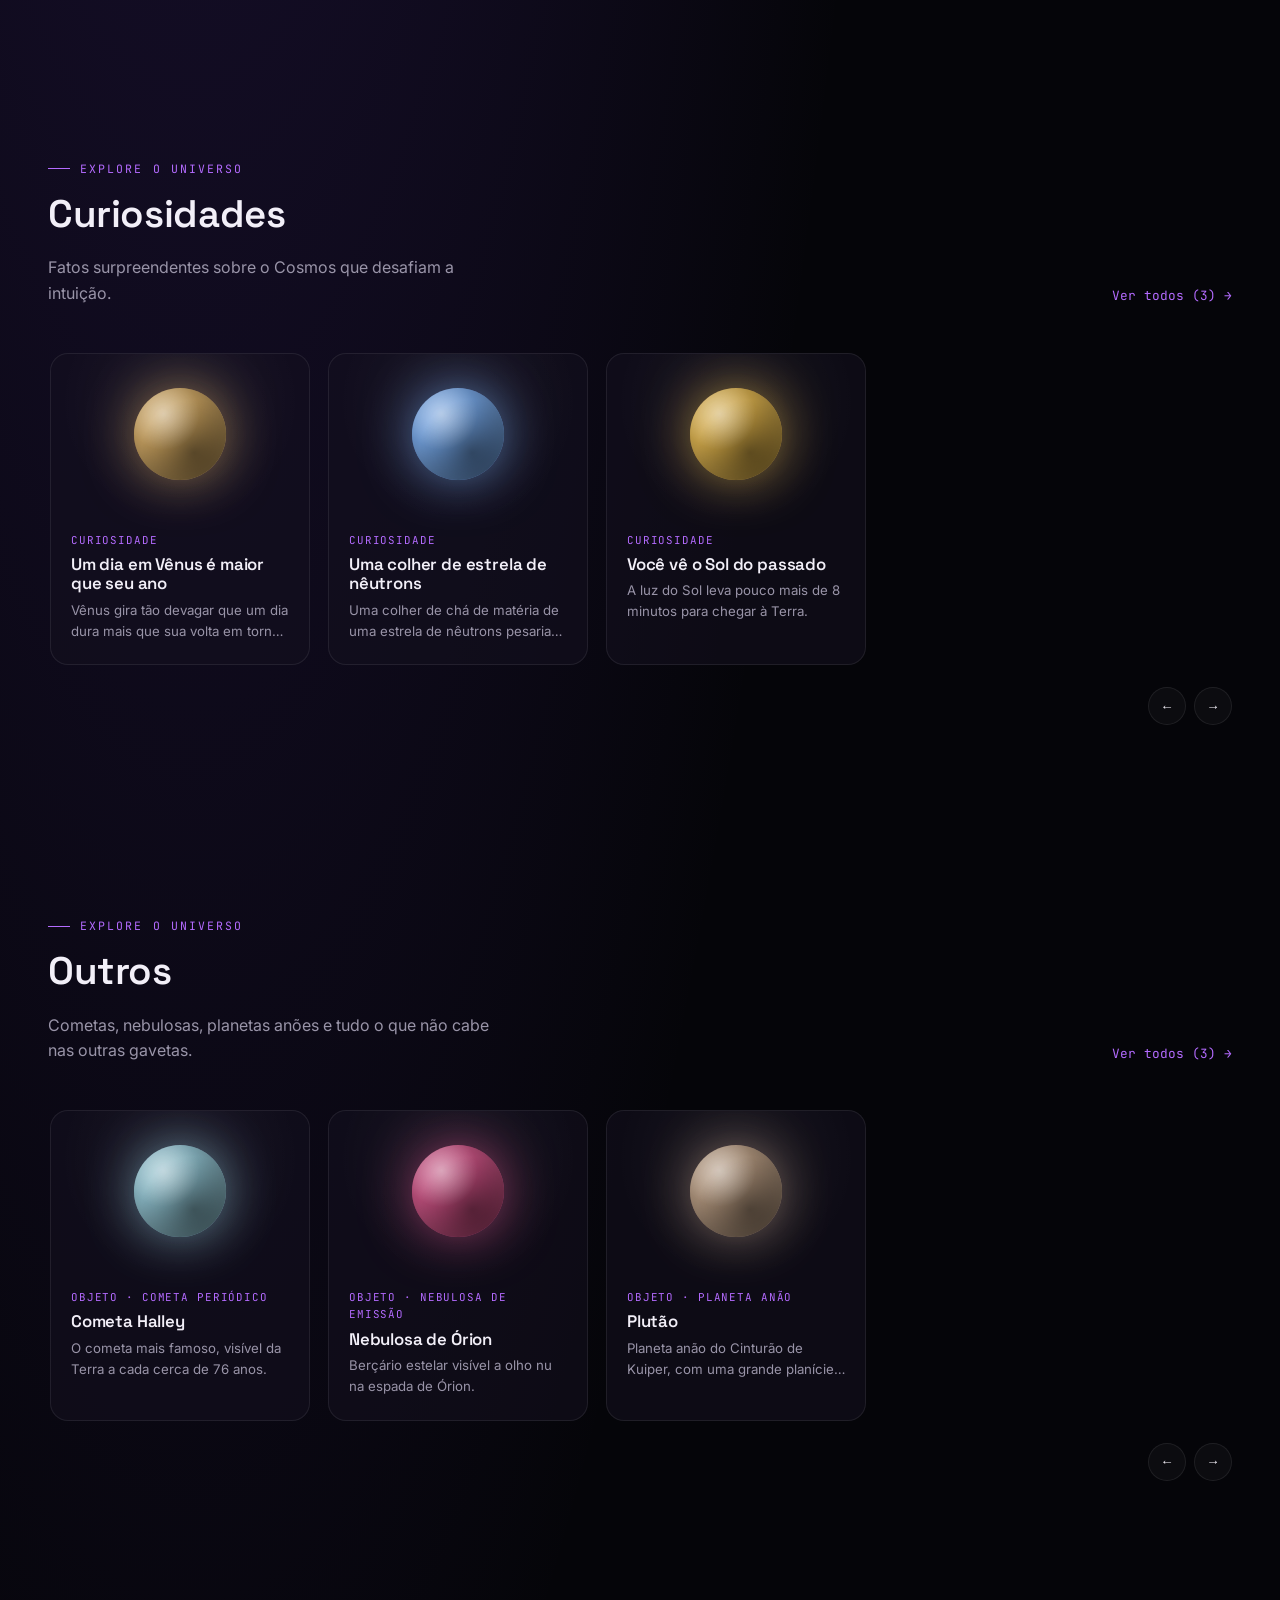
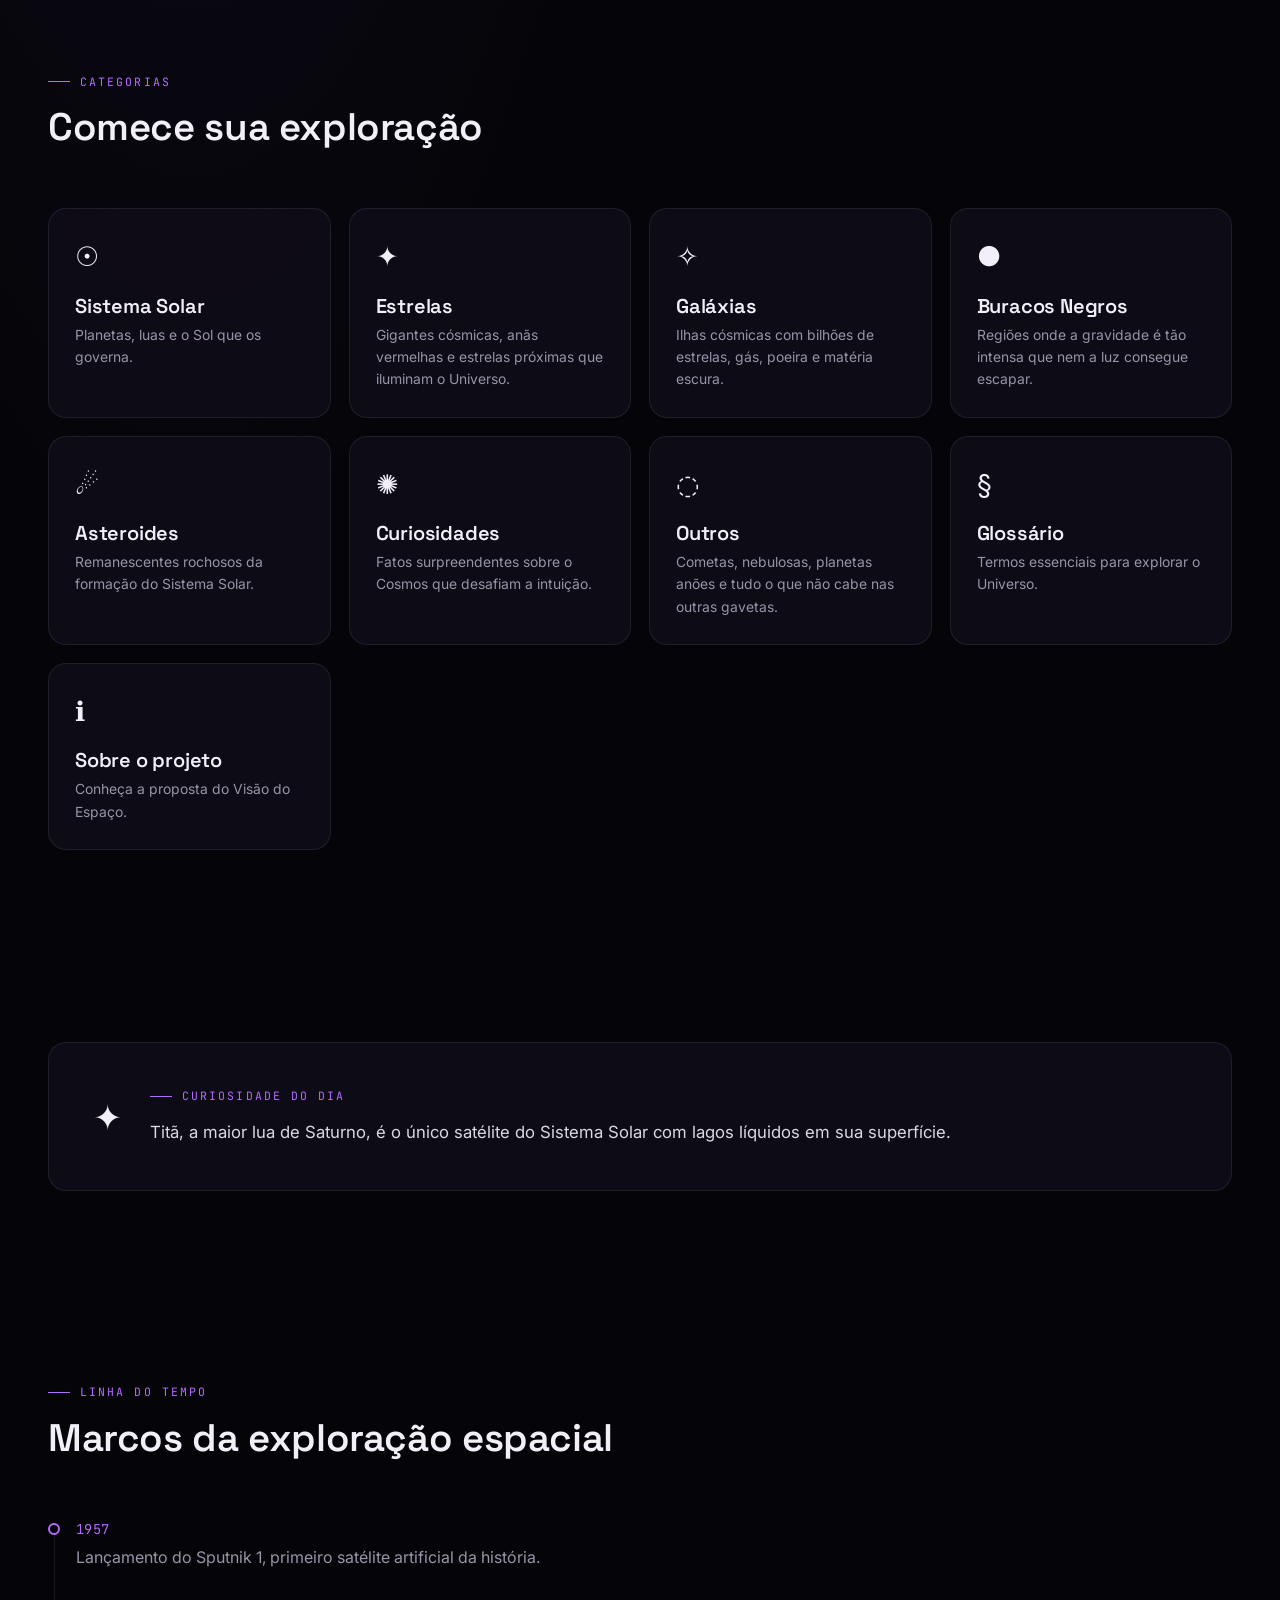
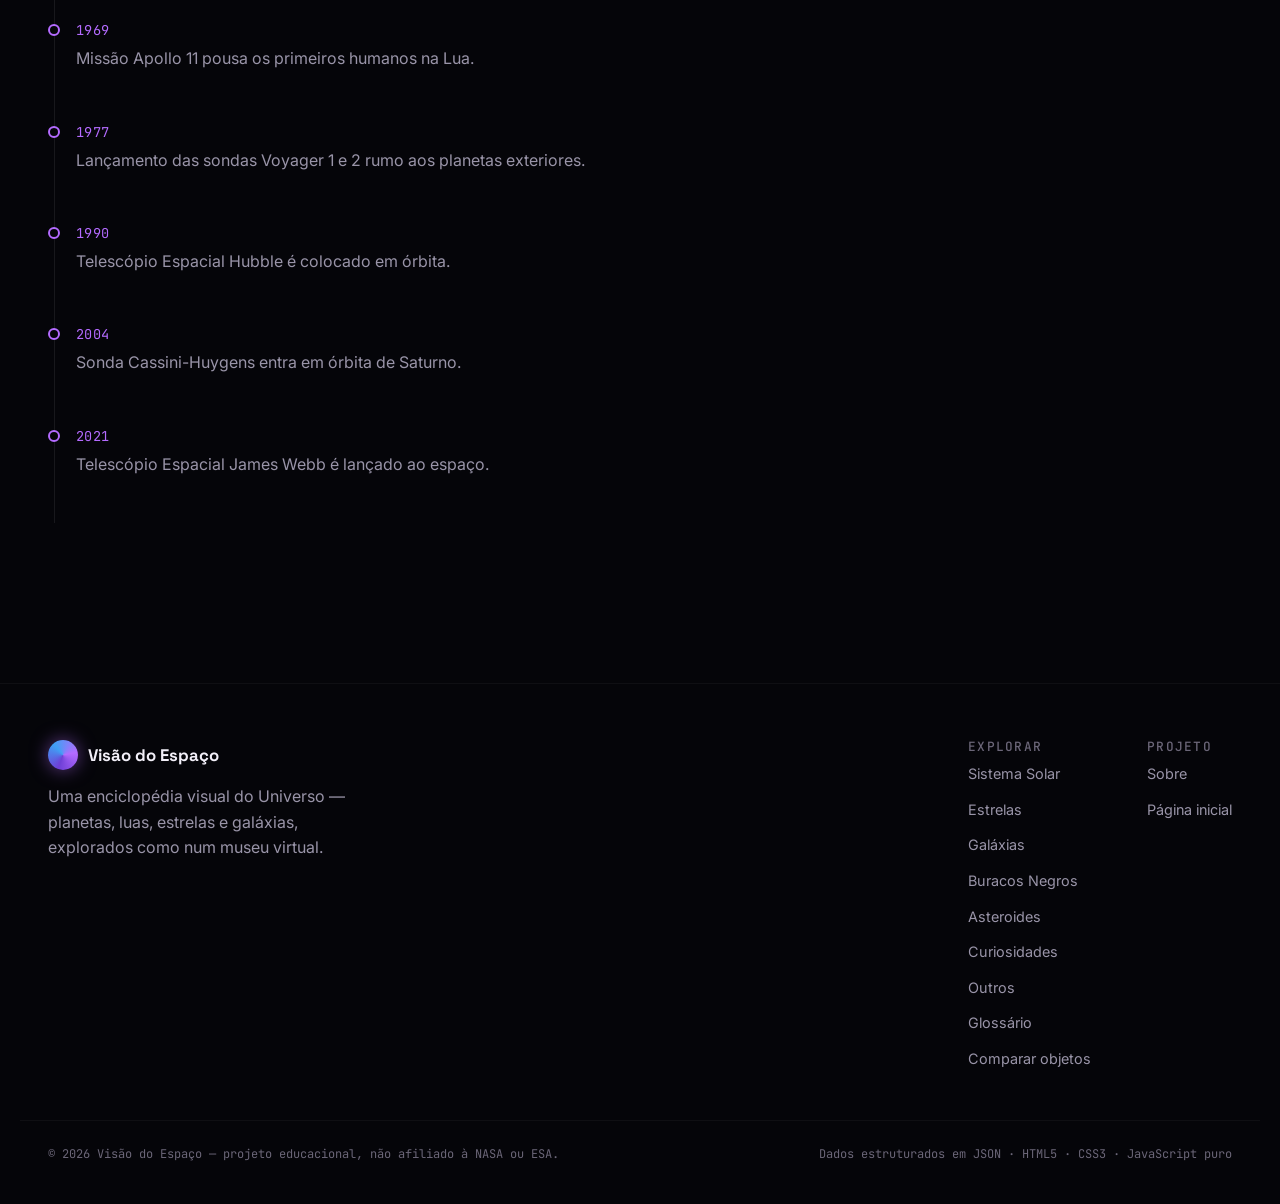
==== commit 9e2a46b2: "Atualizando projeto com modificações da nova pasta" ====
--- a/index.html
+++ b/index.html
@@ -7,9 +7,9 @@
   <title>Visão do Espaço — Enciclopédia Visual do Universo</title>
   <meta name="description"
     content="Uma enciclopédia visual do Universo: explore planetas, luas, estrelas e galáxias." />
-  <link rel="stylesheet" href="css/style.css?v=2" />
-  <link rel="stylesheet" href="css/components.css?v=2" />
-  <link rel="stylesheet" href="css/animations.css?v=2" />
+  <link rel="stylesheet" href="css/style.css?v=3" />
+  <link rel="stylesheet" href="css/components.css?v=3" />
+  <link rel="stylesheet" href="css/animations.css?v=3" />
 </head>
 
 <body data-page="home">
@@ -80,12 +80,12 @@
 
   <footer id="site-footer"></footer>
 
-  <script src="js/loader.js?v=2"></script>
-  <script src="js/router.js?v=2"></script>
-  <script src="js/slider.js?v=2"></script>
-  <script src="js/search.js?v=2"></script>
-  <script src="js/ui.js?v=2"></script>
-  <script src="js/main.js?v=2"></script>
+  <script src="js/loader.js?v=3"></script>
+  <script src="js/router.js?v=3"></script>
+  <script src="js/slider.js?v=3"></script>
+  <script src="js/search.js?v=3"></script>
+  <script src="js/ui.js?v=3"></script>
+  <script src="js/main.js?v=3"></script>
 </body>
 
 </html>
--- a/css/components.css
+++ b/css/components.css
@@ -251,6 +251,11 @@
 
 /* ---------- gallery ---------- */
 .gallery-strip .orb{ width: 220px; height: 220px; }
+.gallery-strip figure.gallery-item{ margin: 0; display:flex; flex-direction:column; gap: 10px; align-items:center; }
+.gallery-strip figcaption{ font-family: var(--f-mono); font-size: 0.75rem; color: var(--dim-2); text-align:center; max-width: 220px; }
+
+/* ---------- logo da marca ---------- */
+.brand img{ display:block; object-fit: cover; }
 
 /* ---------- timeline ---------- */
 .timeline{ position: relative; padding-left: 28px; }
@@ -277,6 +282,40 @@
 }
 .glossary-list dt:first-child{ border-top: none; }
 .glossary-list dd{ margin: 0 0 4px; color: var(--dim); font-size: 0.92rem; }
+
+/* ---------- comparador ---------- */
+.compare-picker{ display:flex; gap: 12px; flex-wrap: wrap; margin-bottom: 18px; }
+.compare-picker select{
+  flex: 1 1 320px; min-width: 220px;
+  padding: 12px 16px; border-radius: 999px; border: 1px solid var(--line);
+  background: rgba(255,255,255,0.03); color: var(--ink); font-family: var(--f-body); font-size: 0.88rem;
+}
+.compare-chips{ display:flex; flex-wrap: wrap; gap: 10px; margin-bottom: 36px; }
+.compare-chip{
+  display:flex; align-items:center; gap: 8px;
+  padding: 8px 10px 8px 16px; border-radius: 999px;
+  border: 1px solid rgba(180,107,255,0.35); background: rgba(180,107,255,0.08);
+  font-size: 0.85rem; color: var(--ink);
+}
+.compare-chip button{
+  width: 20px; height: 20px; border-radius: 50%; border: none; cursor: pointer;
+  background: rgba(255,255,255,0.08); color: var(--ink); line-height: 1; font-size: 0.9rem;
+}
+.compare-chip-empty{ border-style: dashed; color: var(--dim-2); background: transparent; }
+
+.compare-grid-wrap{ overflow-x: auto; border: 1px solid var(--line); border-radius: var(--radius); }
+.compare-grid{ display:flex; flex-direction: column; min-width: max-content; }
+.compare-row{
+  display:grid; grid-template-columns: 180px repeat(var(--cols), minmax(170px, 1fr));
+  border-top: 1px solid var(--line-soft);
+}
+.compare-row:first-child{ border-top: none; }
+.compare-cell{ padding: 16px 18px; background: var(--panel); font-size: 0.92rem; color: var(--ink); display:flex; align-items:center; }
+.compare-row.compare-head .compare-cell{ background: var(--panel-glass); align-items:center; }
+.compare-cell.compare-label{ font-family: var(--f-mono); font-size: 0.78rem; color: var(--dim-2); text-transform: uppercase; letter-spacing: 0.04em; }
+.compare-cell.compare-obj{ flex-direction: column; gap: 10px; text-align:center; padding: 20px 14px; }
+.compare-cell.compare-obj .orb{ width: 64px; height: 64px; }
+.compare-cell.compare-obj .name{ font-family: var(--f-display); font-weight: 600; font-size: 0.95rem; }
 
 /* ---------- responsive ---------- */
 @media (max-width: 900px){
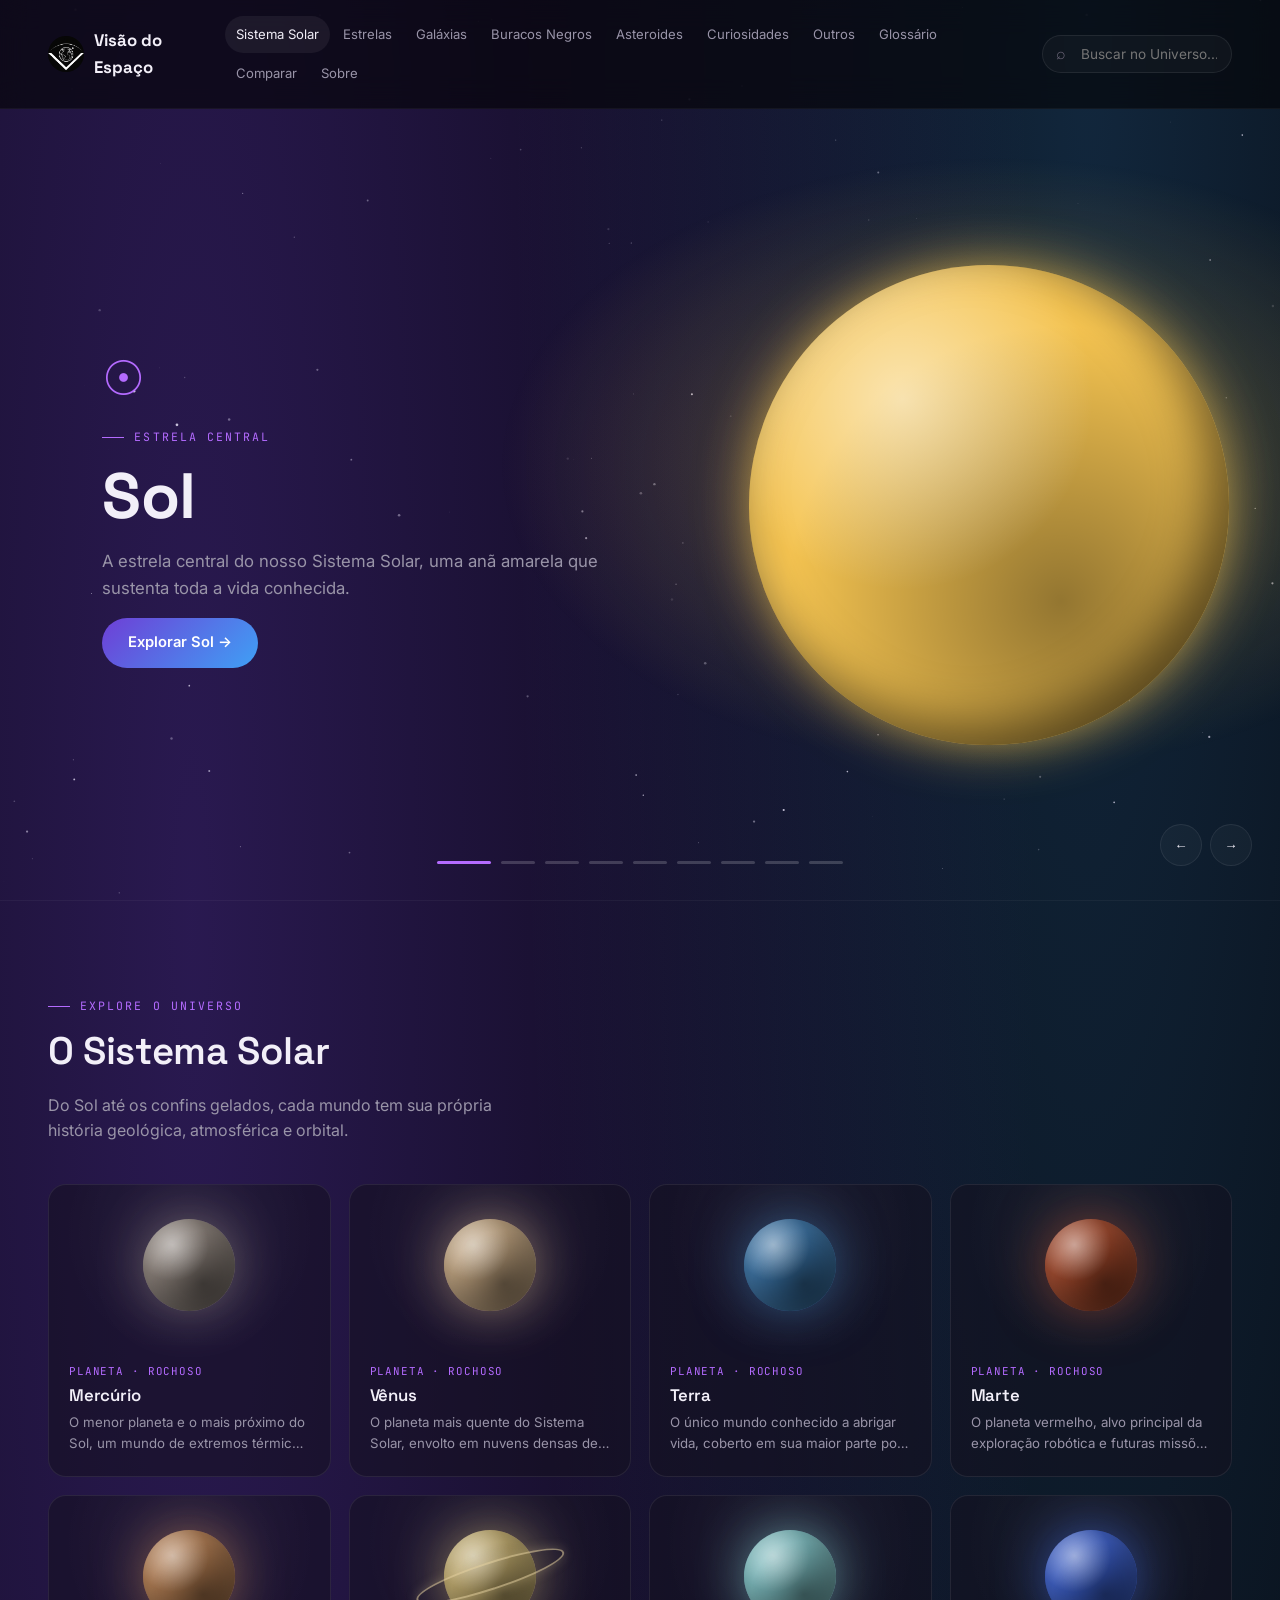
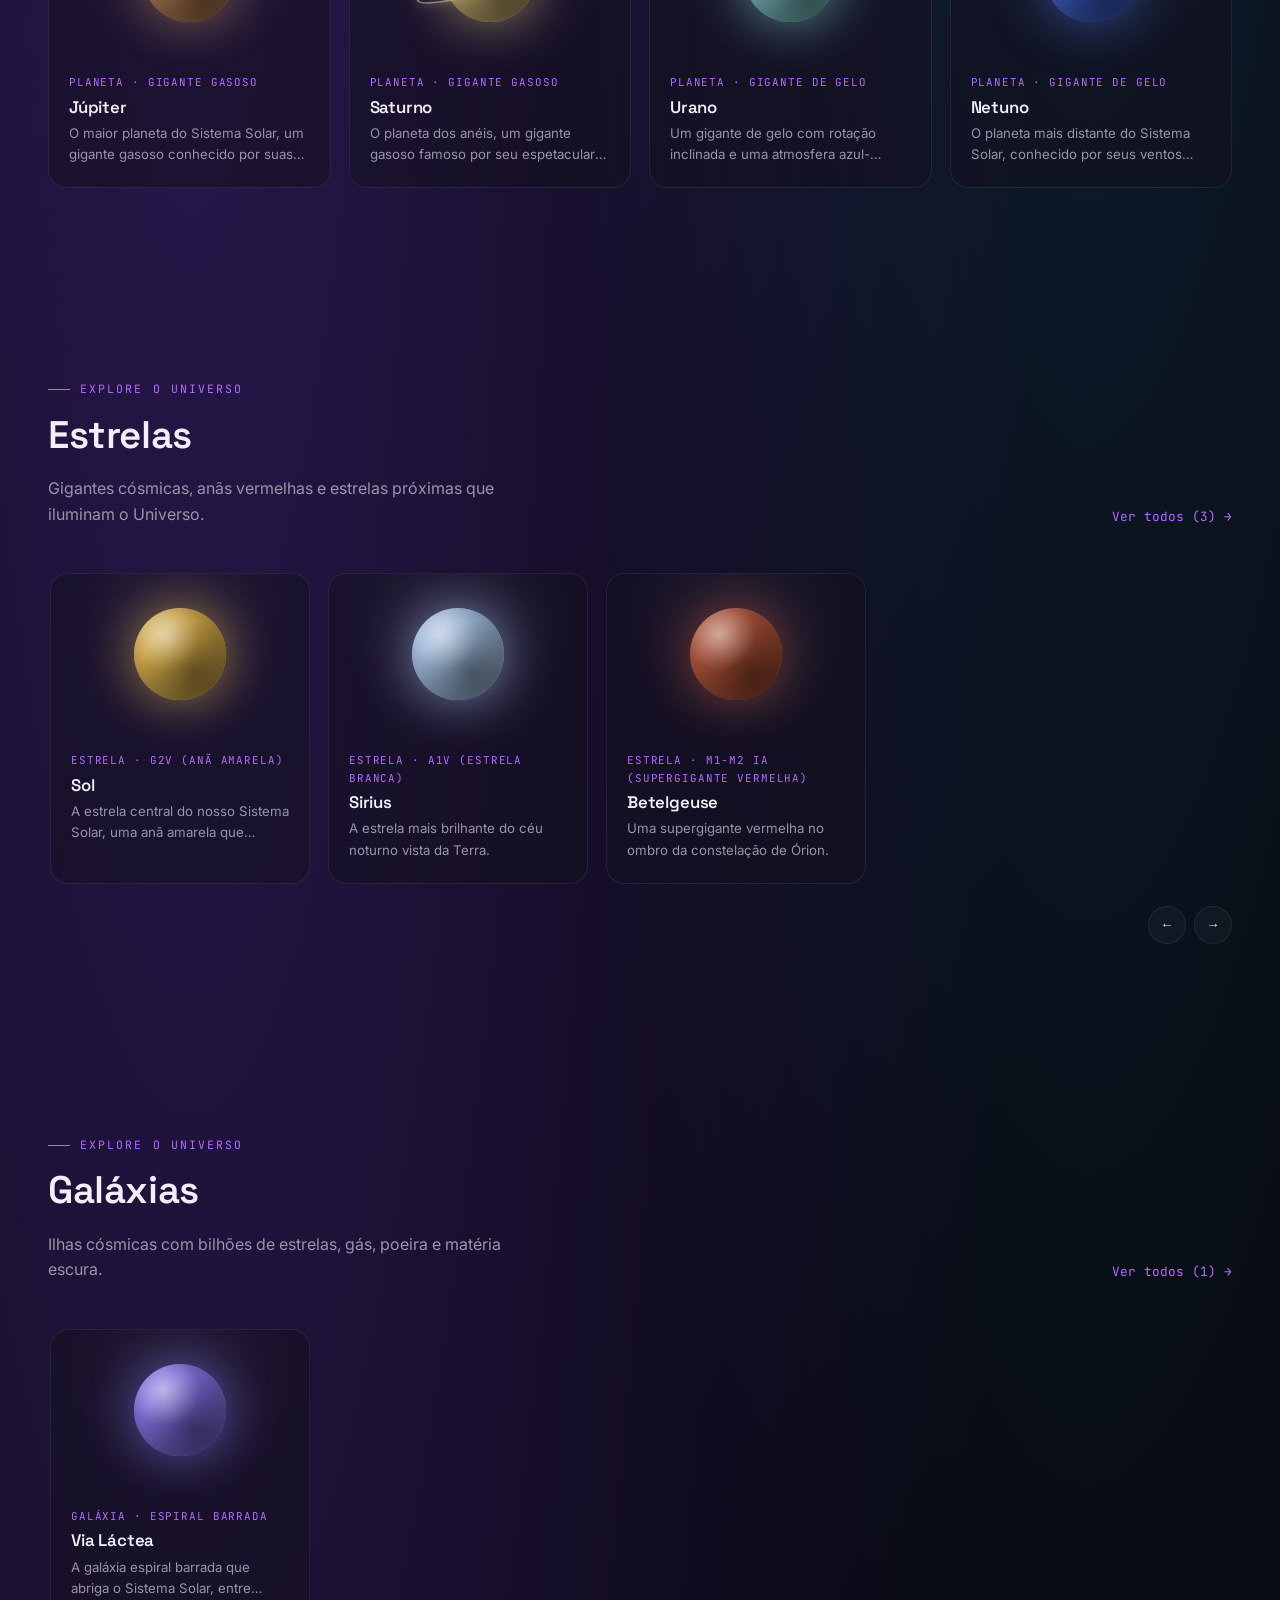
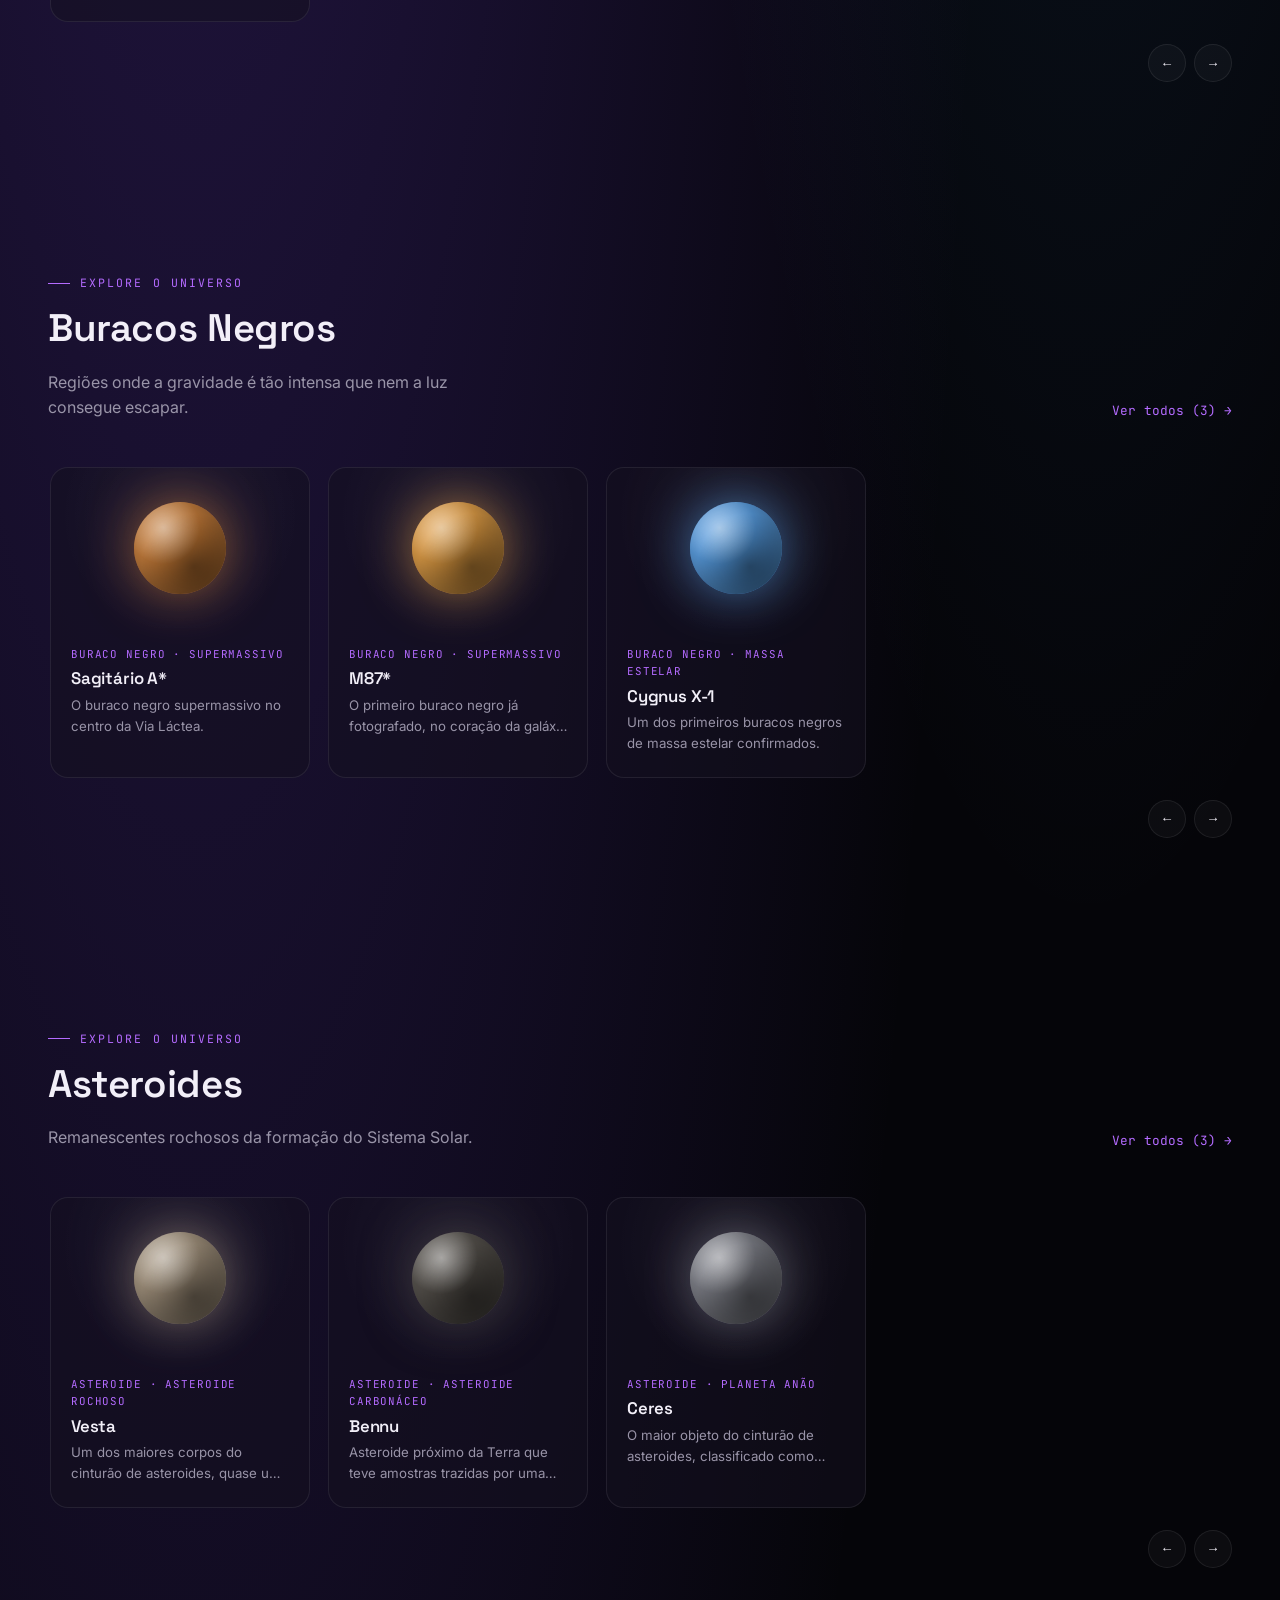
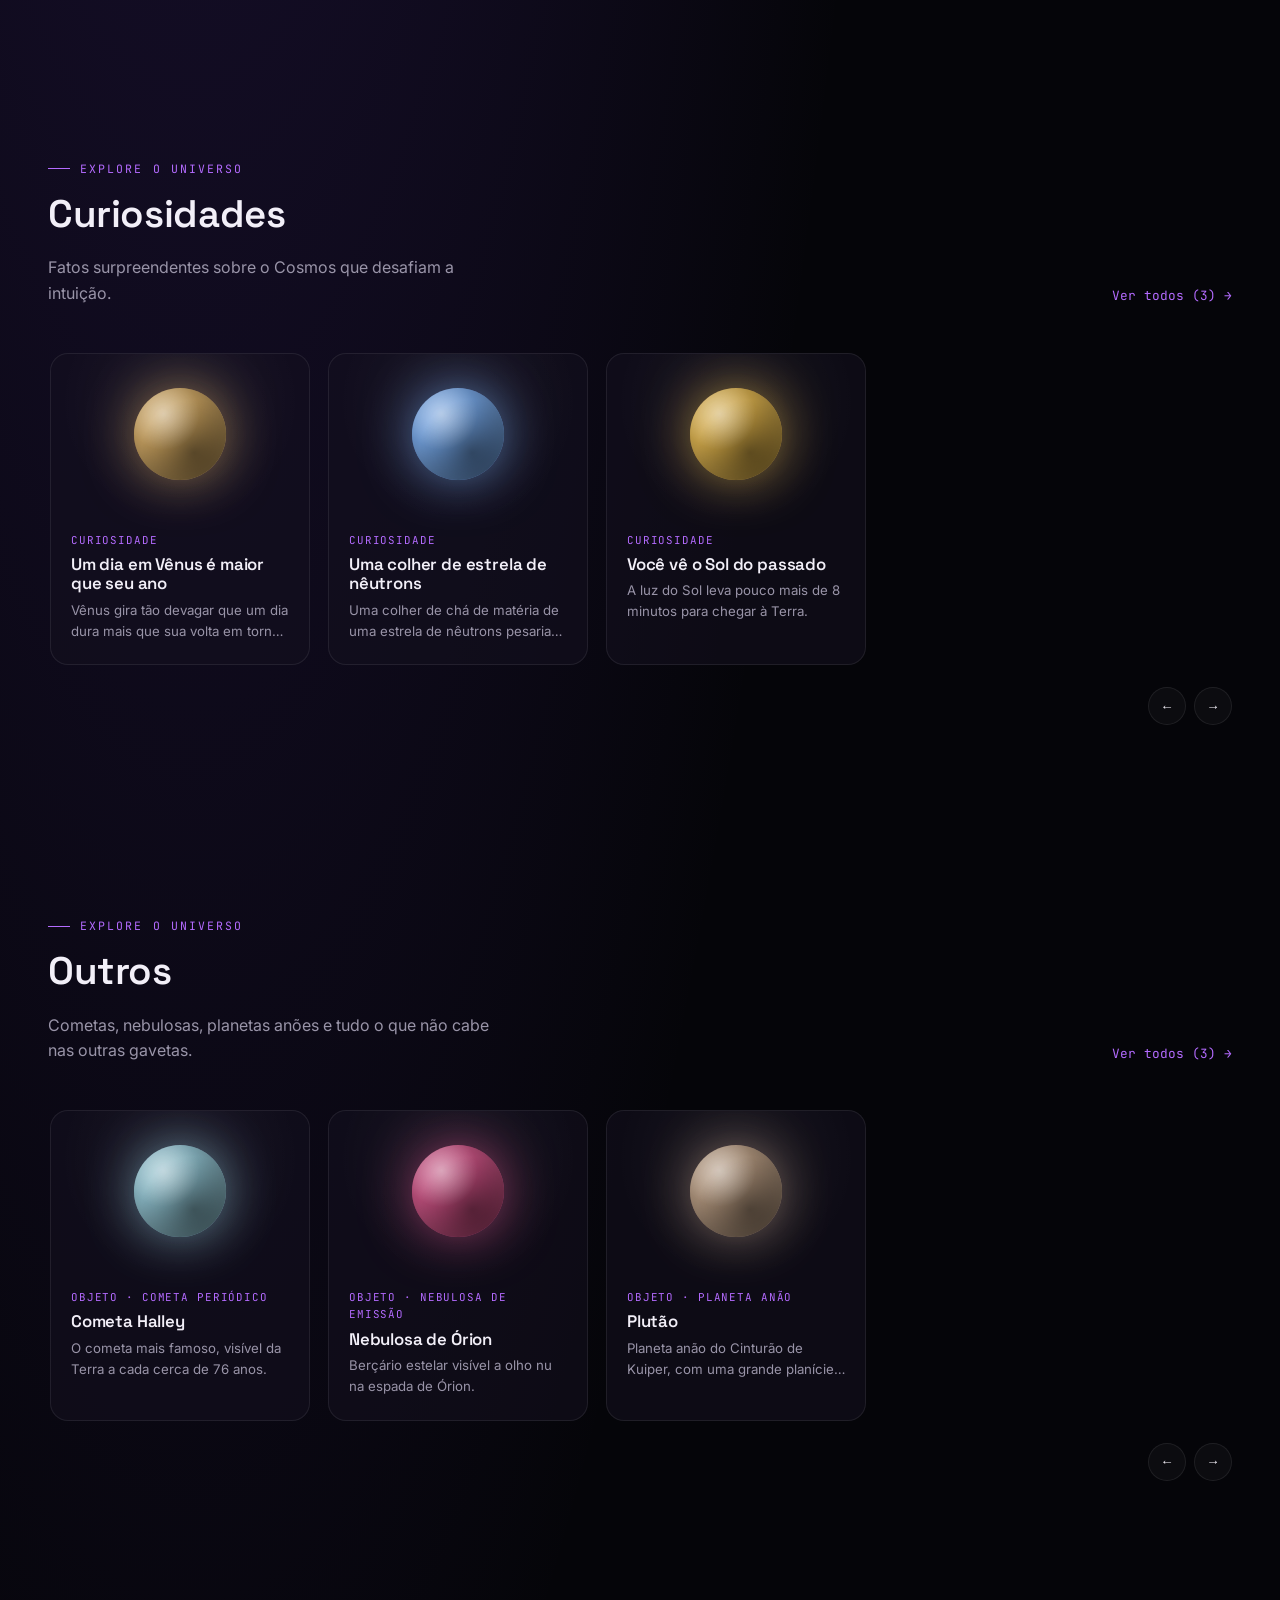
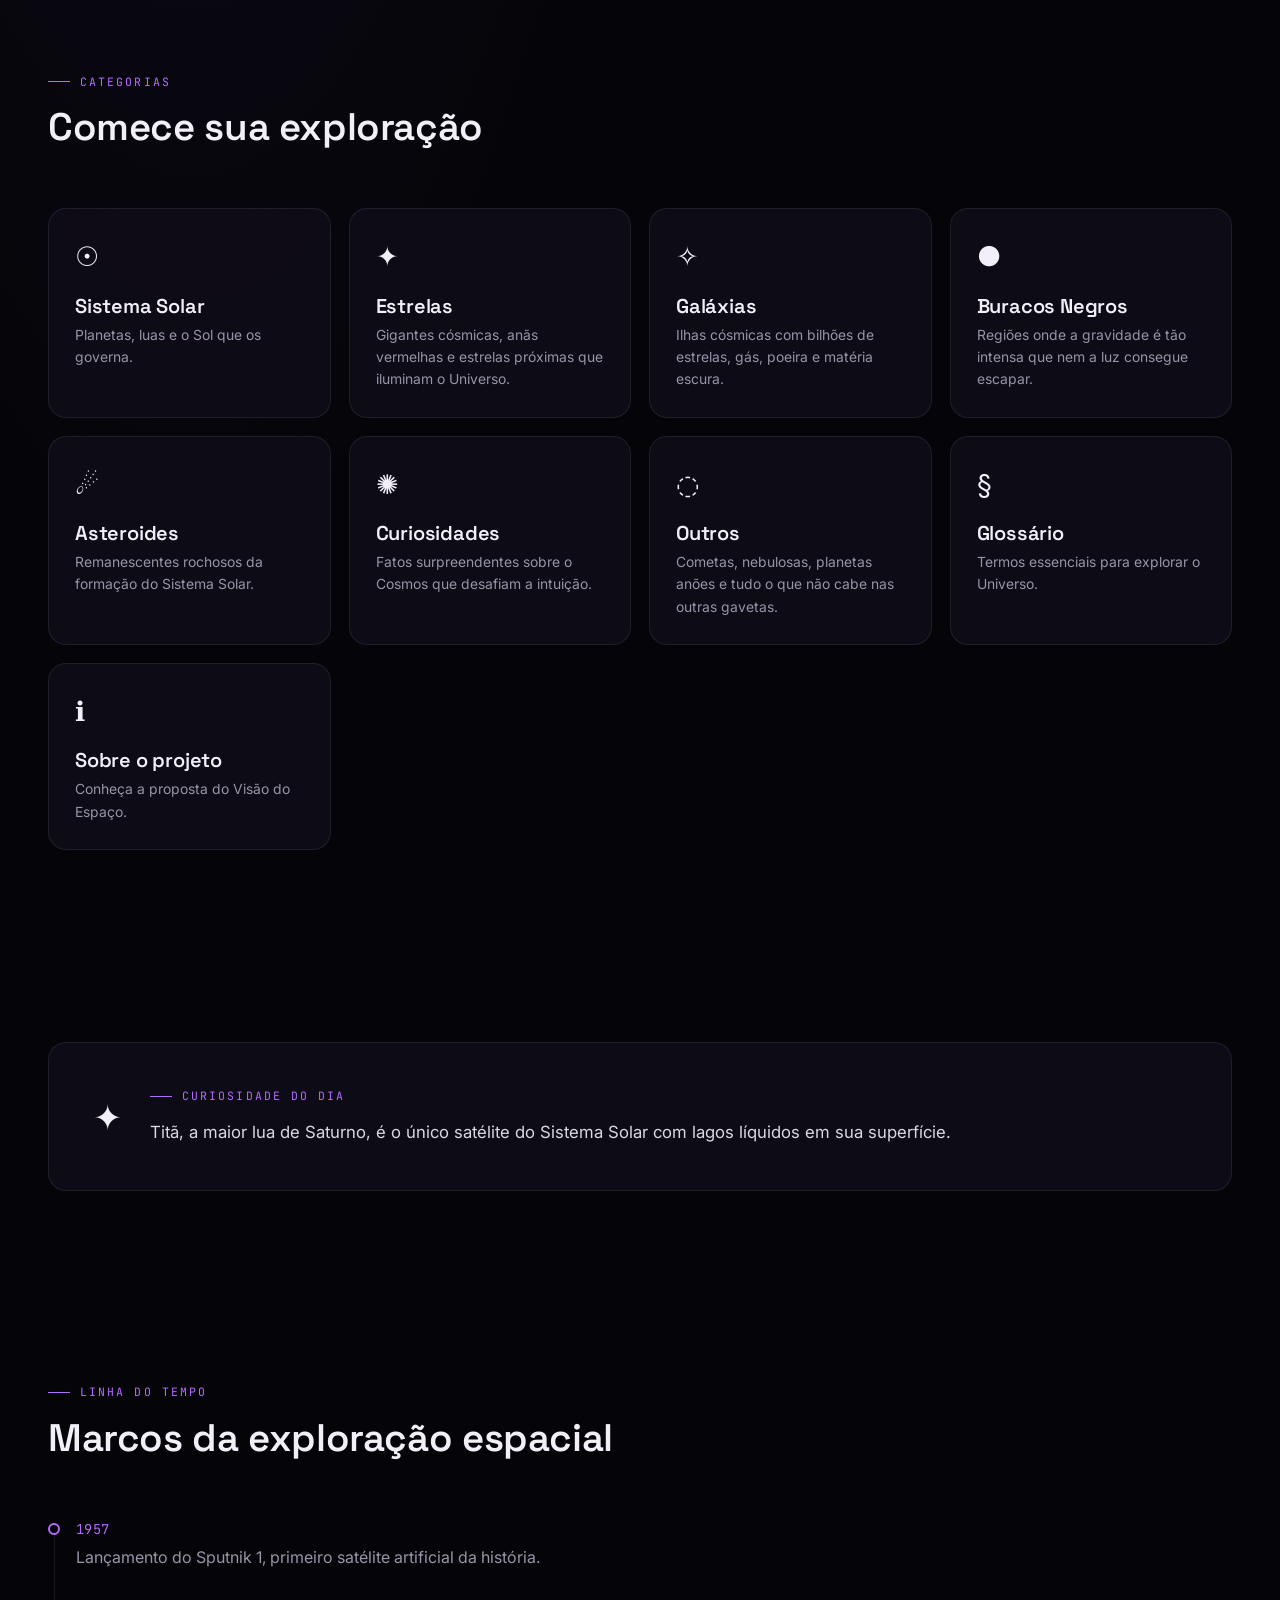
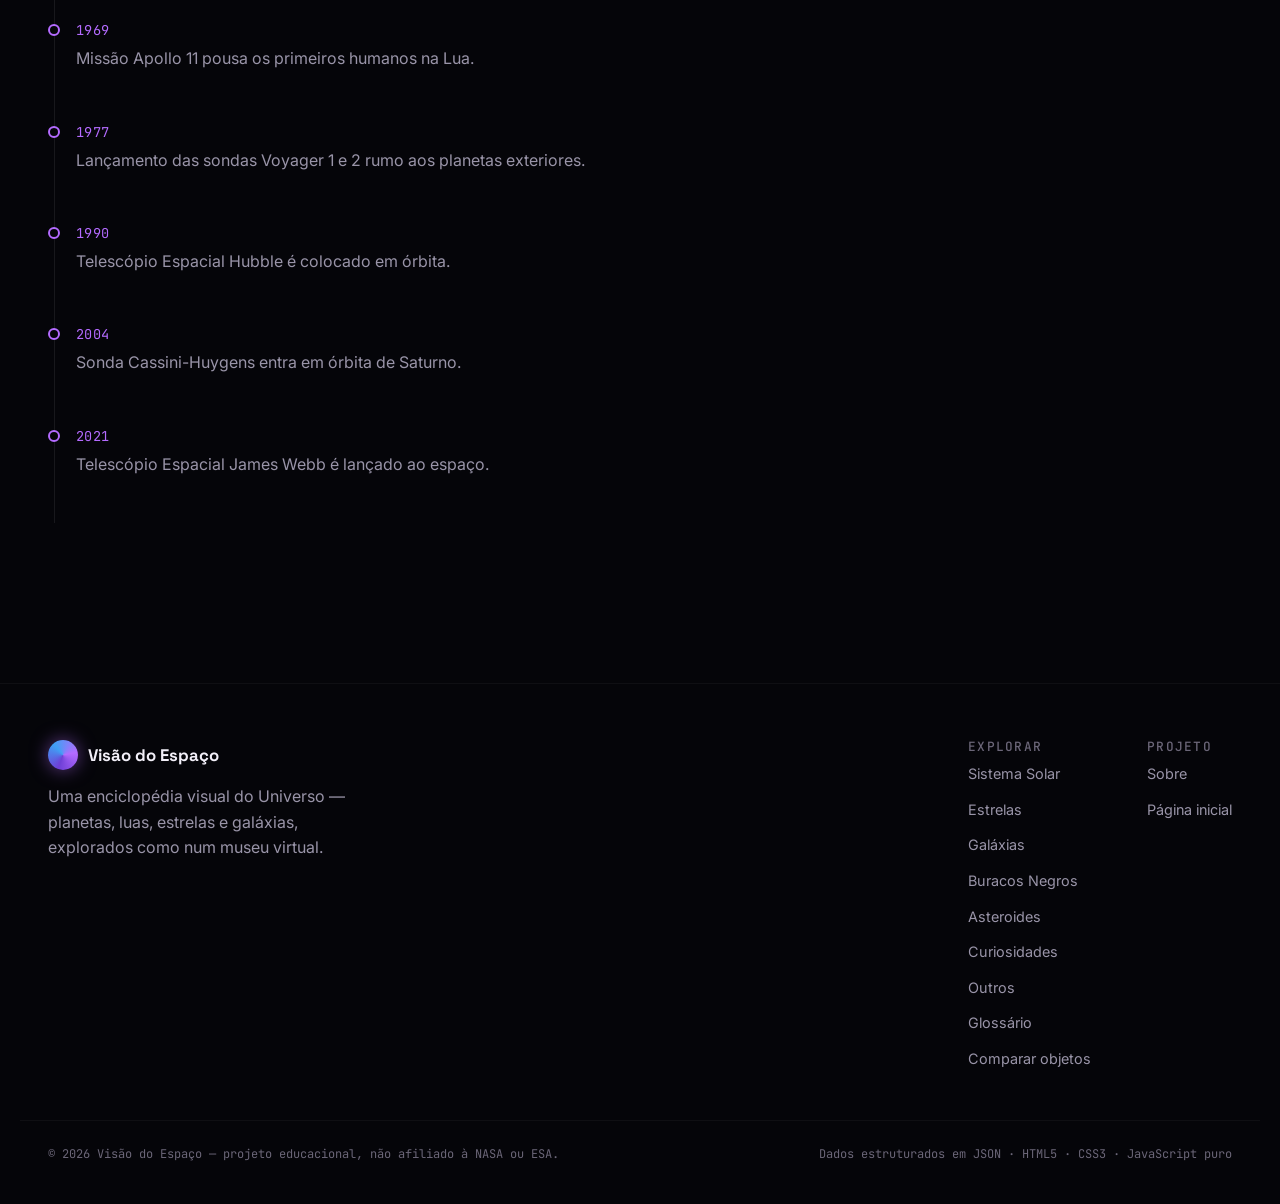
==== commit 1785e6a1: "Atualizando projeto com modificações da nova pasta" ====
--- a/index.html
+++ b/index.html
@@ -7,9 +7,9 @@
   <title>Visão do Espaço — Enciclopédia Visual do Universo</title>
   <meta name="description"
     content="Uma enciclopédia visual do Universo: explore planetas, luas, estrelas e galáxias." />
-  <link rel="stylesheet" href="css/style.css?v=3" />
-  <link rel="stylesheet" href="css/components.css?v=3" />
-  <link rel="stylesheet" href="css/animations.css?v=3" />
+  <link rel="stylesheet" href="css/style.css?v=4" />
+  <link rel="stylesheet" href="css/components.css?v=4" />
+  <link rel="stylesheet" href="css/animations.css?v=4" />
 </head>
 
 <body data-page="home">
@@ -80,12 +80,12 @@
 
   <footer id="site-footer"></footer>
 
-  <script src="js/loader.js?v=3"></script>
-  <script src="js/router.js?v=3"></script>
-  <script src="js/slider.js?v=3"></script>
-  <script src="js/search.js?v=3"></script>
-  <script src="js/ui.js?v=3"></script>
-  <script src="js/main.js?v=3"></script>
+  <script src="js/loader.js?v=4"></script>
+  <script src="js/router.js?v=4"></script>
+  <script src="js/slider.js?v=4"></script>
+  <script src="js/search.js?v=4"></script>
+  <script src="js/ui.js?v=4"></script>
+  <script src="js/main.js?v=4"></script>
 </body>
 
 </html>
--- a/css/components.css
+++ b/css/components.css
@@ -285,11 +285,40 @@
 
 /* ---------- comparador ---------- */
 .compare-picker{ display:flex; gap: 12px; flex-wrap: wrap; margin-bottom: 18px; }
-.compare-picker select{
-  flex: 1 1 320px; min-width: 220px;
-  padding: 12px 16px; border-radius: 999px; border: 1px solid var(--line);
-  background: rgba(255,255,255,0.03); color: var(--ink); font-family: var(--f-body); font-size: 0.88rem;
-}
+.combo{ position: relative; flex: 1 1 320px; min-width: 240px; }
+.combo-input{
+  width: 100%; padding: 13px 18px 13px 42px; border-radius: 999px;
+  border: 1px solid var(--line); background: rgba(255,255,255,0.04); color: var(--ink);
+  font-family: var(--f-body); font-size: 0.92rem;
+}
+.combo-input::placeholder{ color: var(--dim); }
+.combo-input:focus{ outline: none; border-color: var(--purple-neon); }
+.combo::before{
+  content:"⌕"; position:absolute; left: 16px; top: 50%; transform: translateY(-50%);
+  color: var(--dim); font-size: 1.1rem; pointer-events: none; z-index: 1;
+}
+.combo-list{
+  position: absolute; top: calc(100% + 8px); left: 0; right: 0; z-index: 50;
+  background: var(--panel); border: 1px solid var(--line); border-radius: var(--radius-sm);
+  box-shadow: 0 20px 50px rgba(0,0,0,0.55); max-height: 340px; overflow-y: auto;
+  opacity: 0; visibility: hidden; transform: translateY(-6px);
+  transition: opacity .2s var(--ease), transform .2s var(--ease), visibility .2s;
+}
+.combo-list.open{ opacity: 1; visibility: visible; transform: translateY(0); }
+.combo-item{
+  display:flex; align-items:center; justify-content: space-between; gap: 12px;
+  padding: 12px 16px; border-bottom: 1px solid var(--line-soft);
+  color: var(--ink); font-size: 0.92rem; cursor: pointer;
+}
+.combo-item:last-child{ border-bottom: none; }
+.combo-item.active, .combo-item:hover{ background: rgba(180,107,255,0.14); }
+.combo-item.done{ opacity: 0.55; }
+.combo-item .tag{
+  font-family: var(--f-mono); font-size: 0.65rem; text-transform: uppercase; letter-spacing: 0.06em;
+  color: var(--purple-neon); border: 1px solid rgba(180,107,255,0.35); border-radius: 999px;
+  padding: 2px 8px; white-space: nowrap;
+}
+.combo-none{ padding: 18px 16px; color: var(--dim); font-family: var(--f-mono); font-size: 0.8rem; }
 .compare-chips{ display:flex; flex-wrap: wrap; gap: 10px; margin-bottom: 36px; }
 .compare-chip{
   display:flex; align-items:center; gap: 8px;
